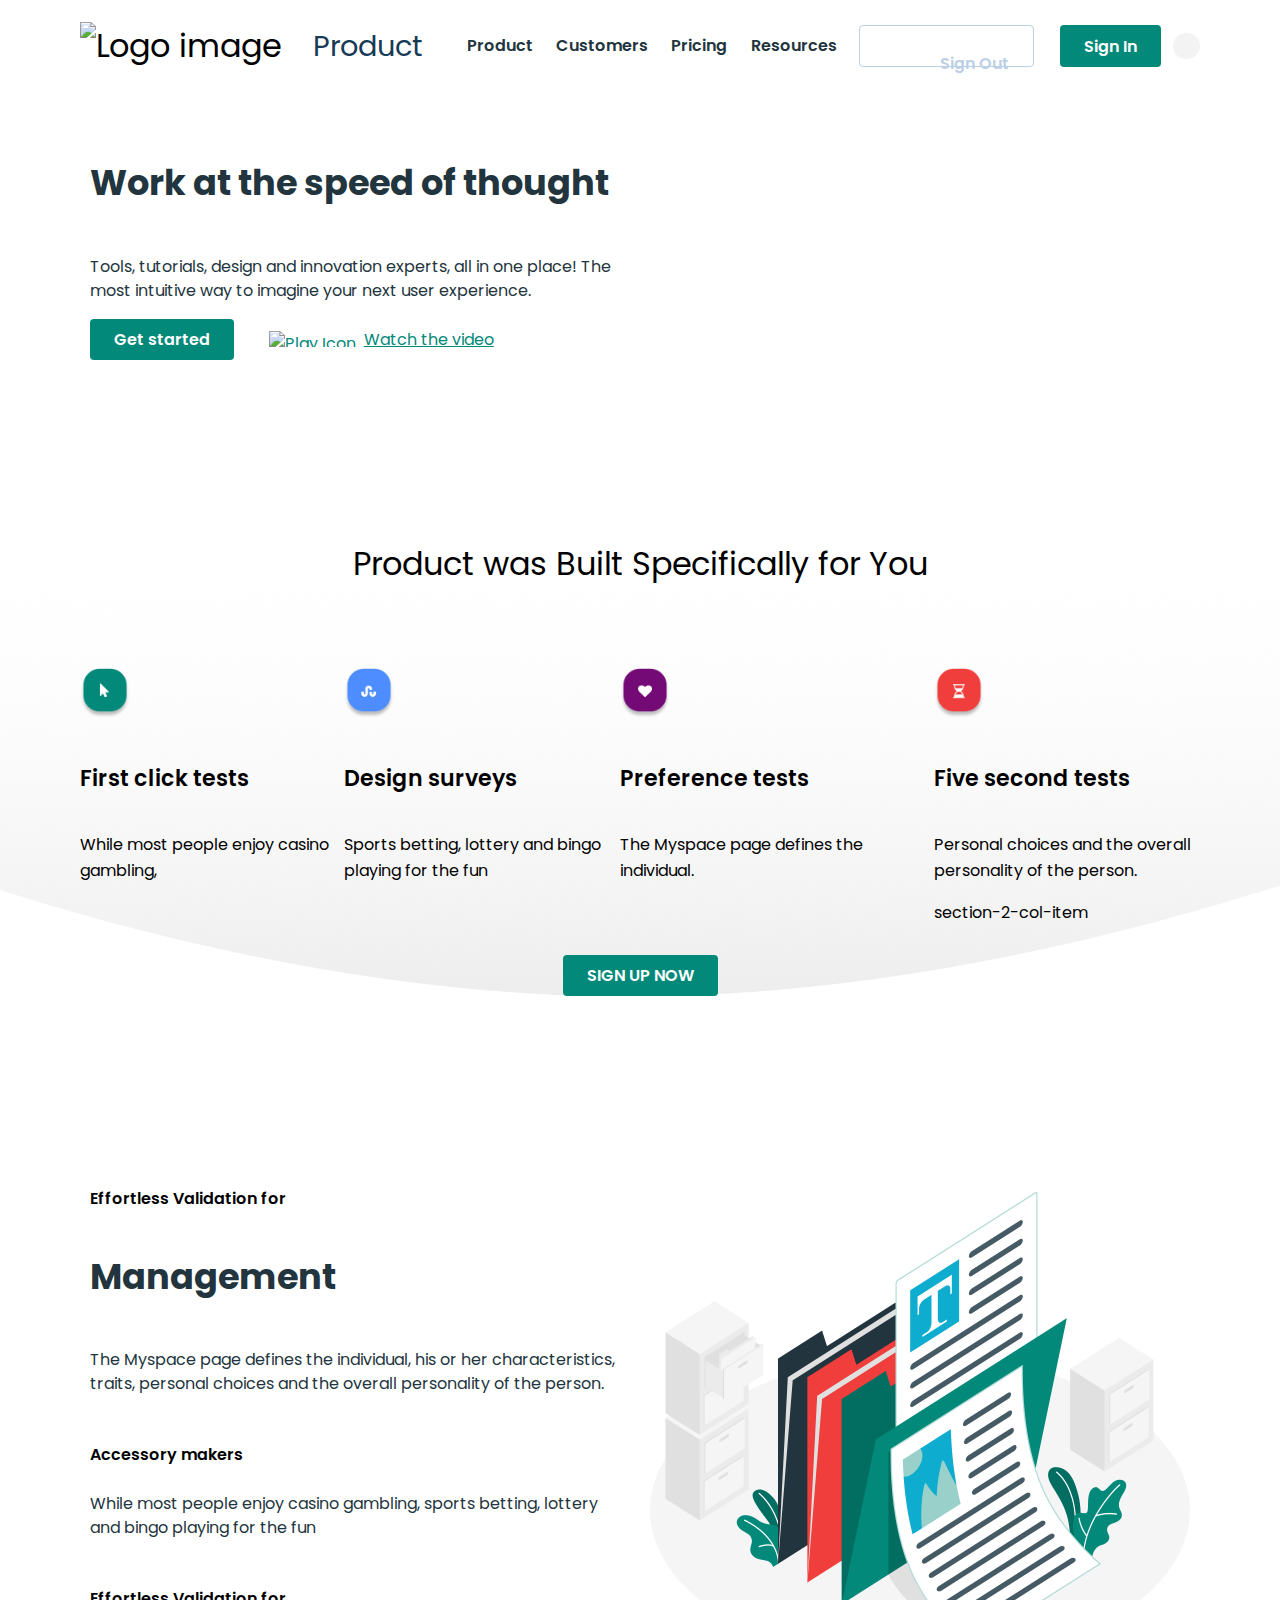
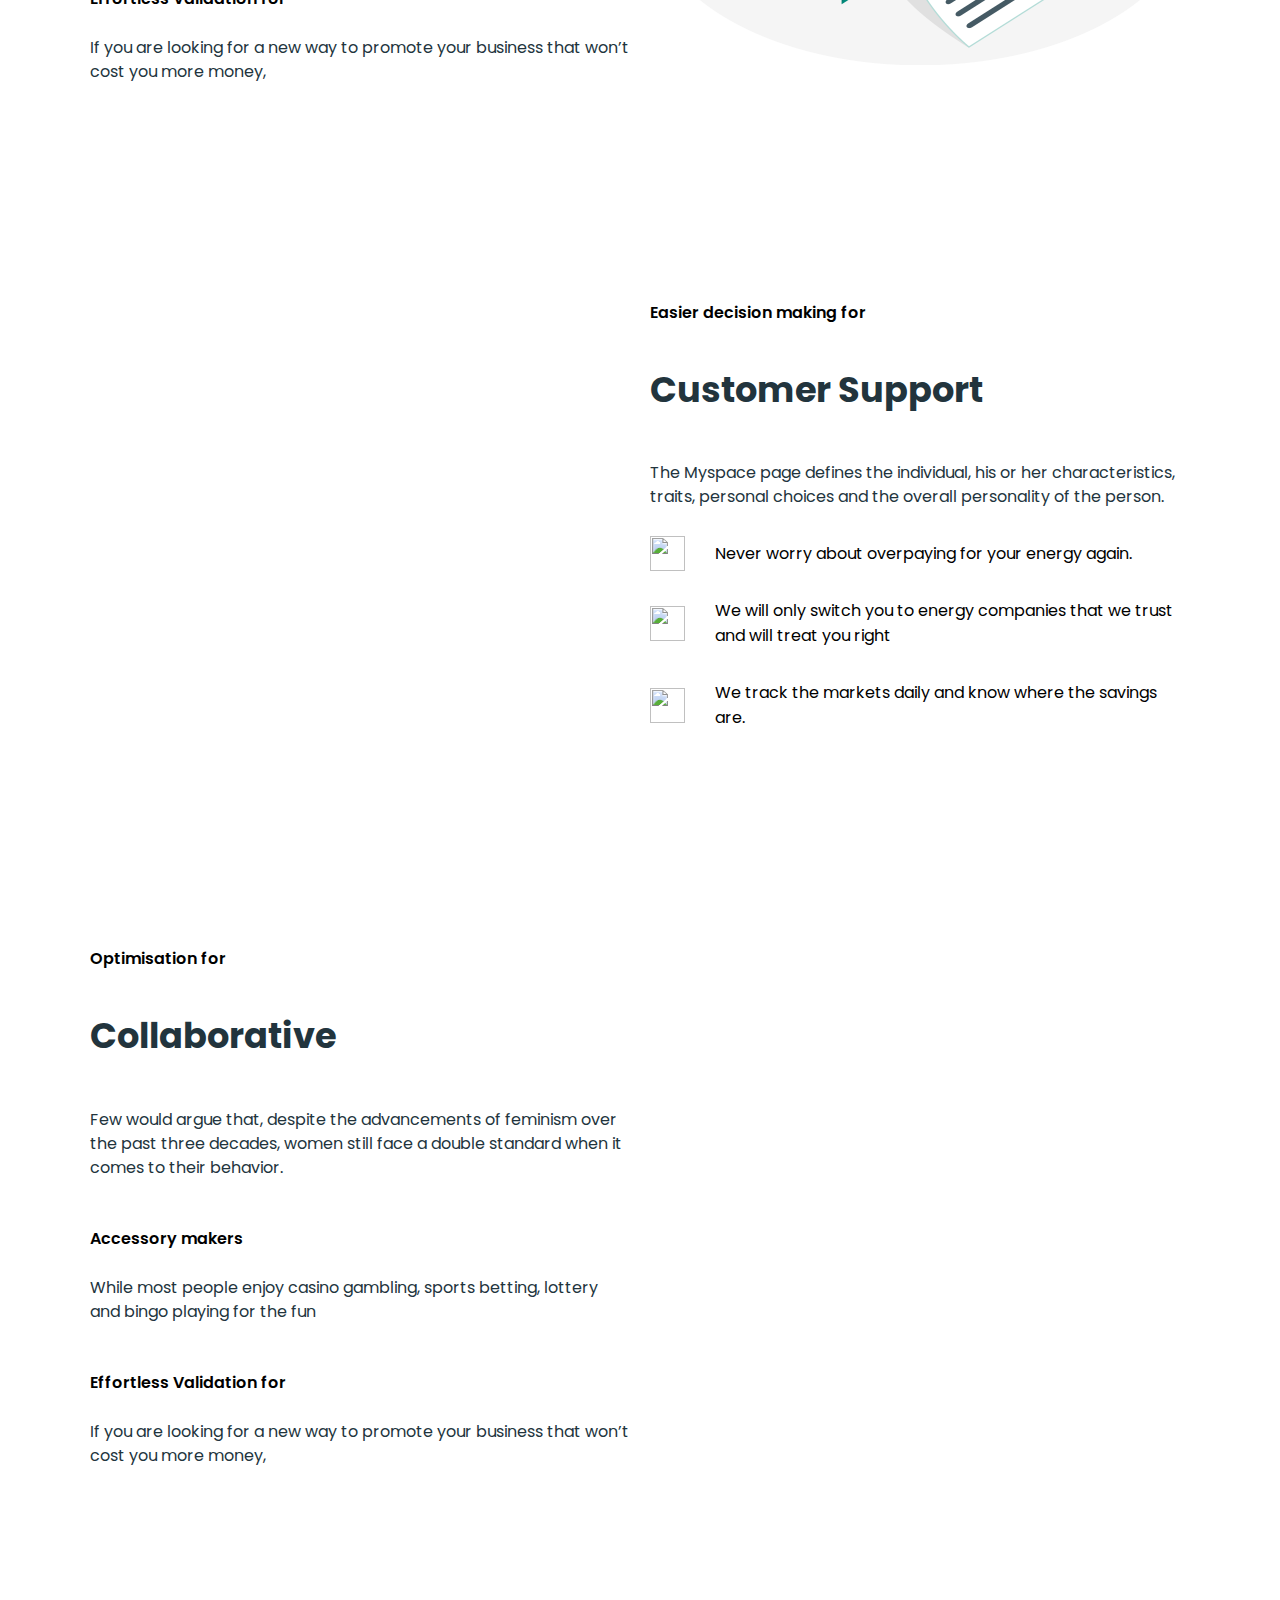
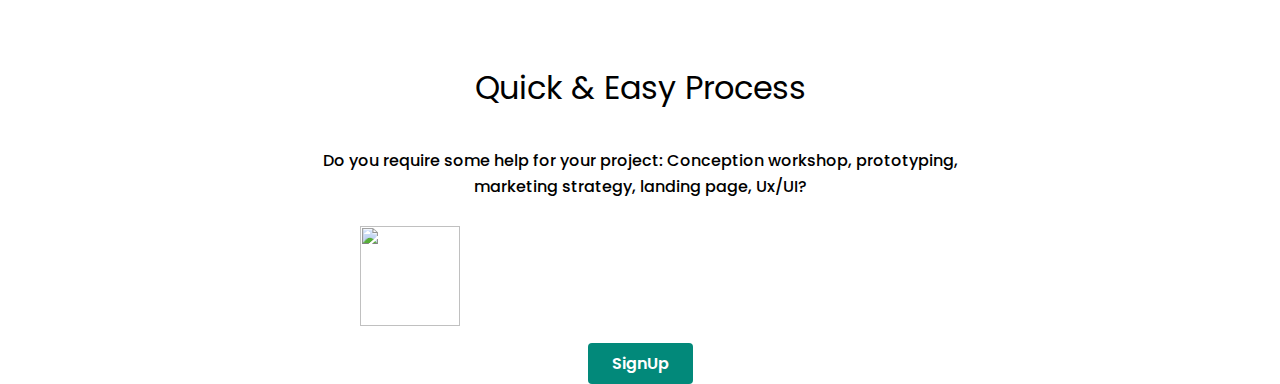
==== landingPage/index.html @ 12ca2cd2 "add quick&easy Avator" ====
<!DOCTYPE html>
<html lang="en">
  <head>
    <meta charset="UTF-8" />
    <meta name="viewport" content="width=device-width, initial-scale=1.0" />
    <link rel="stylesheet" href="style.css" />
    <link rel="preconnect" href="https://fonts.googleapis.com" />
    <link rel="preconnect" href="https://fonts.gstatic.com" crossorigin />
    <link
      href="https://fonts.googleapis.com/css2?family=Poppins:ital,wght@0,200;0,300;0,400;0,500;0,600;0,700;0,800;0,900;1,100;1,200;1,300;1,400;1,500;1,600;1,700;1,800;1,900&display=swap"
      rel="stylesheet"
    />
    <title>Landing Page</title>
  </head>
  <body>
    <nav class="nav row row-centered-nav">
      <input type="checkbox" id="menu-coplase" />

      <div class="content-container row nav-bar-wrapper">
        <div class="app-logo-container row row-centered">
          <h1><img id="app-logo" src="./img/logo.png" alt="Logo image" /></h1>
          <h3 id="app-title">Product</h3>
        </div>

        <div class="row-centered nav-bar-buttons-container">
          <div class="nav-links-container row-centered">
            <a href="">Product</a>
            <a href="">Customers</a>
            <a href="">Pricing</a>
            <a href="">Resources</a>
          </div>

          <div class="row row-centered actions-buttons-wrapper">
            <button class="button-outline button-primary buttons-nav">
              Sign Out
            </button>
            <button class="button-primary buttons-nav">Sign In</button>
            <button class="switch-theme-button">
              <img
                id="switch-theme-item"
                src="./img/switch-theme-icon.svg"
                alt=""
              />
            </button>
          </div>
        </div>

        <div class="row row-centered menu-icon-resp">
          <label for="menu-coplase">
            <img id="menu-icon" src="./img/menu.png" alt=""
          /></label>
        </div>
      </div>
    </nav>

    <section class="row content-container section-2-col">
      <div class="content-left-col section-2-col-item">
        <h2 class="main-header">Work at the speed of thought</h2>
        <p class="subtitle">
          Tools, tutorials, design and innovation experts, all in one place! The
          most intuitive way to imagine your next user experience.
        </p>
        <div class="row row-centered">
          <button class="button-primary">Get started</button>

          <button class="button-link button-link-margin">
            <img id="play-icon" src="./img/play-icon.png" alt="Play Icon" />
            <span>Watch the video</span>
          </button>
        </div>
      </div>

      <div class="content-right-col section-2-col-item">
        <img
          class="first-section-right-col"
          src="./img/first-section.png"
          alt=""
        />
      </div>
    </section>

    <section class="section-bg">
      <div class="content-container section-3-row">
        <h2>Product was Built Specifically for You</h2>
        <div class="section-row-4-cols">
          <div class="section-row-4-cols-item-1">
            <img class="section-2-icon" src="./img/cursor-icon.png" alt="" />
            <h5>First click tests</h5>
            <p>While most people enjoy casino gambling,</p>
          </div>

          <div class="section-row-4-cols-item-2">
            <img class="section-2-icon" src="./img/design-icon.png" alt="" />
            <h5>Design surveys</h5>
            <p>Sports betting, lottery and bingo playing for the fun</p>
          </div>

          <div class="section-row-4-cols-item-3">
            <img class="section-2-icon" src="./img/heart-icon.png" alt="" />
            <h5>Preference tests</h5>
            <p>The Myspace page defines the individual.</p>
          </div>

          <div class="section-row-4-cols-item-4">
            <img class="section-2-icon" src="./img/time-icon.png" alt="" />
            <h5>Five second tests</h5>
            <p>Personal choices and the overall personality of the person.</p>
            section-2-col-item
          </div>
        </div>
        <button class="button-primary">SIGN UP NOW</button>
      </div>
    </section>

    <section class="row content-container section-2-col">
      <div class="content-left-col section-2-col-item">
        <h6>Effortless Validation for</h6>
        <h2 class="main-header">Management</h2>

        <p class="subtitle">
          The Myspace page defines the individual, his or her characteristics,
          traits, personal choices and the overall personality of the person.
        </p>

        <h6>Accessory makers</h6>
        <p class="subtitle">
          While most people enjoy casino gambling, sports betting, lottery and
          bingo playing for the fun
        </p>

        <h6>Effortless Validation for</h6>
        <p class="subtitle">
          If you are looking for a new way to promote your business that won’t
          cost you more money,
        </p>
      </div>

      <div class="content-right-col section-2-col-item">
        <img class="first-section-right-col" src="./img/amico.png" alt="" />
      </div>
    </section>

    <section class="row content-container section-2-col">
      <div class="content-right-col section-2-col-item">
        <img
          class="first-section-right-col"
          src="./img/customer-support.png"
          alt=""
        />
      </div>

      <div class="content-left-col section-2-col-item">
        <h6>Easier decision making for</h6>
        <h2 class="main-header">Customer Support</h2>

        <p class="subtitle">
          The Myspace page defines the individual, his or her characteristics,
          traits, personal choices and the overall personality of the person.
        </p>
        <div>
          <div class="row row-centered">
            <img class="check-box-icon" src="./img/ok-icon.png" alt="" />
            <p>Never worry about overpaying for your energy again.</p>
          </div>
          <div class="row row-centered">
            <img class="check-box-icon" src="./img/ok-red-icon.png" alt="" />
            <p>
              We will only switch you to energy companies that we trust and will
              treat you right
            </p>
          </div>
          <div class="row row-centered">
            <img class="check-box-icon" src="./img/ok-blue-icon.png" alt="" />
            <p>We track the markets daily and know where the savings are.</p>
          </div>
        </div>
      </div>
    </section>

    <section class="row content-container section-2-col">
      <div class="content-left-col section-2-col-item">
        <h6>Optimisation for</h6>
        <h2 class="main-header">Collaborative</h2>

        <p class="subtitle">
          Few would argue that, despite the advancements of feminism over the
          past three decades, women still face a double standard when it comes
          to their behavior.
        </p>

        <h6>Accessory makers</h6>
        <p class="subtitle">
          While most people enjoy casino gambling, sports betting, lottery and
          bingo playing for the fun
        </p>

        <h6>Effortless Validation for</h6>
        <p class="subtitle">
          If you are looking for a new way to promote your business that won’t
          cost you more money,
        </p>
      </div>

      <div class="content-right-col section-2-col-item">
        <img
          class="first-section-right-col"
          src="./img/colaborative.png"
          alt=""
        />
      </div>
    </section>

    <section class="section-bg section-bg-reverse">
      <div class="content-container section-3-row">
        <h2>Quick & Easy Process</h2>
        <p>
          Do you require some help for your project: Conception workshop,
          prototyping, marketing strategy, landing page, Ux/UI?
        </p>
        <div class="content-left-col section-2-col-item">
          <div class="rel">
            <img class="avatar-icon" src="./img/Avator1.png" alt="" />
          </div>
          <div class="chat-box-left"></div>
        </div>
        <button class="button-primary">SignUp</button>
      </div>
    </section>
  </body>
</html>
---- landingPage/style.css ----
* {
  font-family: Poppins, sans-serif;
  font-style: normal;
  text-decoration: none;
  font-weight: normal;
}

body {
  margin: 0;
}

body > section .nav {
  justify-content: center;
  align-items: center;
}

.row {
  display: flex;
  flex-direction: row;
}

.row-centered {
  align-items: center;
}

.row-centered-nav {
  justify-content: center;
}

.content-container {
  max-width: 70em;
  justify-content: center;
  padding: 0 20px;
}

body > section {
  margin: 150px auto;
}

body > section:nth-child(2) {
  margin-top: 25px;
}

body > section:last-child {
  margin-top: 75px;
  margin-bottom: 0;
}

#app-logo {
  height: 2.5em;
  margin-right: 1em;
}

#app-title {
  font-size: 1.8em;
  line-height: 1.2em;
  color: rgba(23, 58, 86, 1);
}

.nav-bar-wrapper {
  width: 100%;
  justify-content: space-between;
}

.nav-links-container > a {
  color: #22343d;
  font-size: 1em;
  font-weight: 600;
  line-height: 1.7em;
  margin: 0 0.6em;
}

.button-primary {
  border-radius: 4px;
  background: #02897a;
  height: 2.6em;
  color: #fff;
  font-size: 1em;
  font-weight: 600;
  line-height: normal;
  border: none;
  cursor: pointer;
  padding: 0 1.5em;
  white-space: pre;
}

.button-outline {
  background-color: white;
  color: rgba(188, 208, 229, 1);
  border-radius: 4px;
  border: 1px solid #bcd0e5;
}

.button-link {
  color: #02897a;
  font-size: 1em;
  font-weight: 600;
  line-height: normal;
  text-decoration-line: underline;
  background-color: transparent;
  border: none;
  display: flex;
  justify-content: center;
  align-items: center;
  white-space: pre;
}

#play-icon {
  height: 1em;
  margin-right: 0.5em;
}

.buttons-nav {
  margin: 0.8em;
}

.switch-theme-button {
  height: 2em;
  width: 2em;
  border-radius: 50%;
  background-color: #f3f3f3;
  border: none;
  cursor: pointer;
  display: flex;
  justify-content: center;
  align-items: center;
}

#switch-theme-item {
  height: 1.2em;
  width: 1.2em;
}

.nav-bar-buttons-container {
  display: flex;
  justify-content: flex-end;
}

.main-header {
  color: #22343d;
  font-size: 2.2em;
  font-weight: 700;
}

.content-left-col,
.content-right-col {
  width: 50%;
  display: flex;
  flex-direction: column;
  justify-content: center;
  align-items: flex-start;
}

.subtitle {
  color: #22343d;
  font-size: 1em;
  font-weight: 400;
  line-height: 1.5em; /* 155.556% */
}

.first-section-right-col {
  width: 100%;
  height: auto;
  pointer-events: none;
}

.button-link-margin {
  margin-left: 1.8em;
}

#menu-icon {
  width: 28px;
  height: 31px;
  cursor: pointer;
}

.menu-icon-resp {
  display: none;
}

#menu-coplase {
  display: none;
}

.section-3-row {
  display: flex;
  flex-direction: column;
  justify-content: flex-start;
  align-items: center;
  margin: auto;
}

.section-bg {
  background-image: url("./img/section2-bg.png");
  background-size: cover;
  background-repeat: no-repeat;
  background-position: bottom;
  overflow: visible;
}

.section-bg-reverse {
  background-image: url("./img/section6-bg.png");
  background-size: cover;
  background-repeat: no-repeat;
  background-position: bottom;
  overflow: visible;
}

.section-3-row > h2 {
  font-weight: 700px;
  font-size: 2em;
  line-height: 48px;
  text-align: center;
  margin: 20px;
}

.section-3-row > p {
  font-size: 1em;
  font-weight: 500;
  line-height: 26px;
  text-align: center;
  width: 60%;
}

.section-row-4-cols {
  display: grid;
  grid-template-areas: "grid-col-1 grid-col-2 grid-col-3 grid-col-4";
  gap: 10px;
}

.section-row-4-cols-item-1 {
  grid-area: grid-col-1;
}

.section-row-4-cols-item-2 {
  grid-area: grid-col-2;
}

.section-row-4-cols-item-3 {
  grid-area: grid-col-3;
}

.section-row-4-cols-item-4 {
  grid-area: grid-col-4;
}

.section-row-4-cols h5 {
  font-size: 1.38em;
  font-weight: 600;
  line-height: 33px;
}

.section-row-4-cols p {
  font-size: 1em;
  line-height: 26px;
}

.section-2-icon {
  height: 50px;
  width: 50px;
}

.section-row-4-cols div {
  margin-top: 60px;
  margin-bottom: 30px;
}

.section-2-col-item {
  padding: 10px;
}

.section-2-col-item > h6 {
  font-weight: 600;
  font-size: 1em;
  line-height: 26px;
  text-align: center;
  margin: 30px 0 8px 0;
}
.check-box-icon {
  height: 35px;
  width: 35px;
  margin-right: 30px;
}

.avatar-icon {
  height: 100px;
  width: 100px;
}
.chat-box-left {
  background-image: url(./);
}
@media screen and (max-width: 850px) {
  .section-row-4-cols {
    grid-template-areas: "grid-col-1 grid-col-2" "grid-col-3 grid-col-4";
    gap: 30px;
  }

  .section-row-4-cols div {
    display: flex;
    flex-direction: column;
    margin: 0;
    justify-content: center;
    align-items: center;
  }
}

@media screen and (max-width: 800px) {
  .menu-icon-resp {
    display: flex;
  }

  .nav-bar-wrapper > .nav-bar-buttons-container {
    position: absolute;
    width: 100%;
    top: 80px;
    left: 0;
    right: 0;
    flex-direction: column;
    background-color: white;
    box-shadow: 3px 2px 3px rgba(0, 0, 0, 0.25);
    padding: 20px 10px;
    border-radius: 4px;
  }

  .nav-bar-buttons-container > .nav-links-container > a {
    display: block;
    width: 100%;
    padding: 5px 0;
  }

  .nav-bar-buttons-container > .actions-buttons-wrapper {
    padding: 10px 0;
    flex-direction: column;
  }

  .nav-bar-buttons-container > .actions-buttons-wrapper > .button {
    margin: 5px 0;
  }

  .nav-bar-buttons-container > .nav-links-container > a:hover {
    text-decoration: underline;
  }

  .nav
    > #menu-coplase:not(:checked)
    ~ .nav-bar-wrapper
    > .nav-bar-buttons-container {
    height: 0;
  }
}
@media screen and (max-width: 600px) {
  .section-2-col {
    flex-direction: column-reverse;
    justify-content: flex-start;
    align-items: center;
  }

  .section-2-col-item {
    width: 100%;
    display: flex;
    justify-content: flex-start;
    align-items: center;
    text-align: center;
  }
  .section-2-col:nth-child(5) {
    flex-direction: column;
  }

  .section-row-4-cols {
    grid-template-areas: "grid-col-1" "grid-col-2" "grid-col-3" "grid-col-4";
    gap: 0;
  }

  .section-row-4-cols div {
    margin: 0;
  }

  .section-row-4-cols div {
    display: flex;
    flex-direction: column;
    margin: 0;
    justify-content: center;
    align-items: center;
  }
}
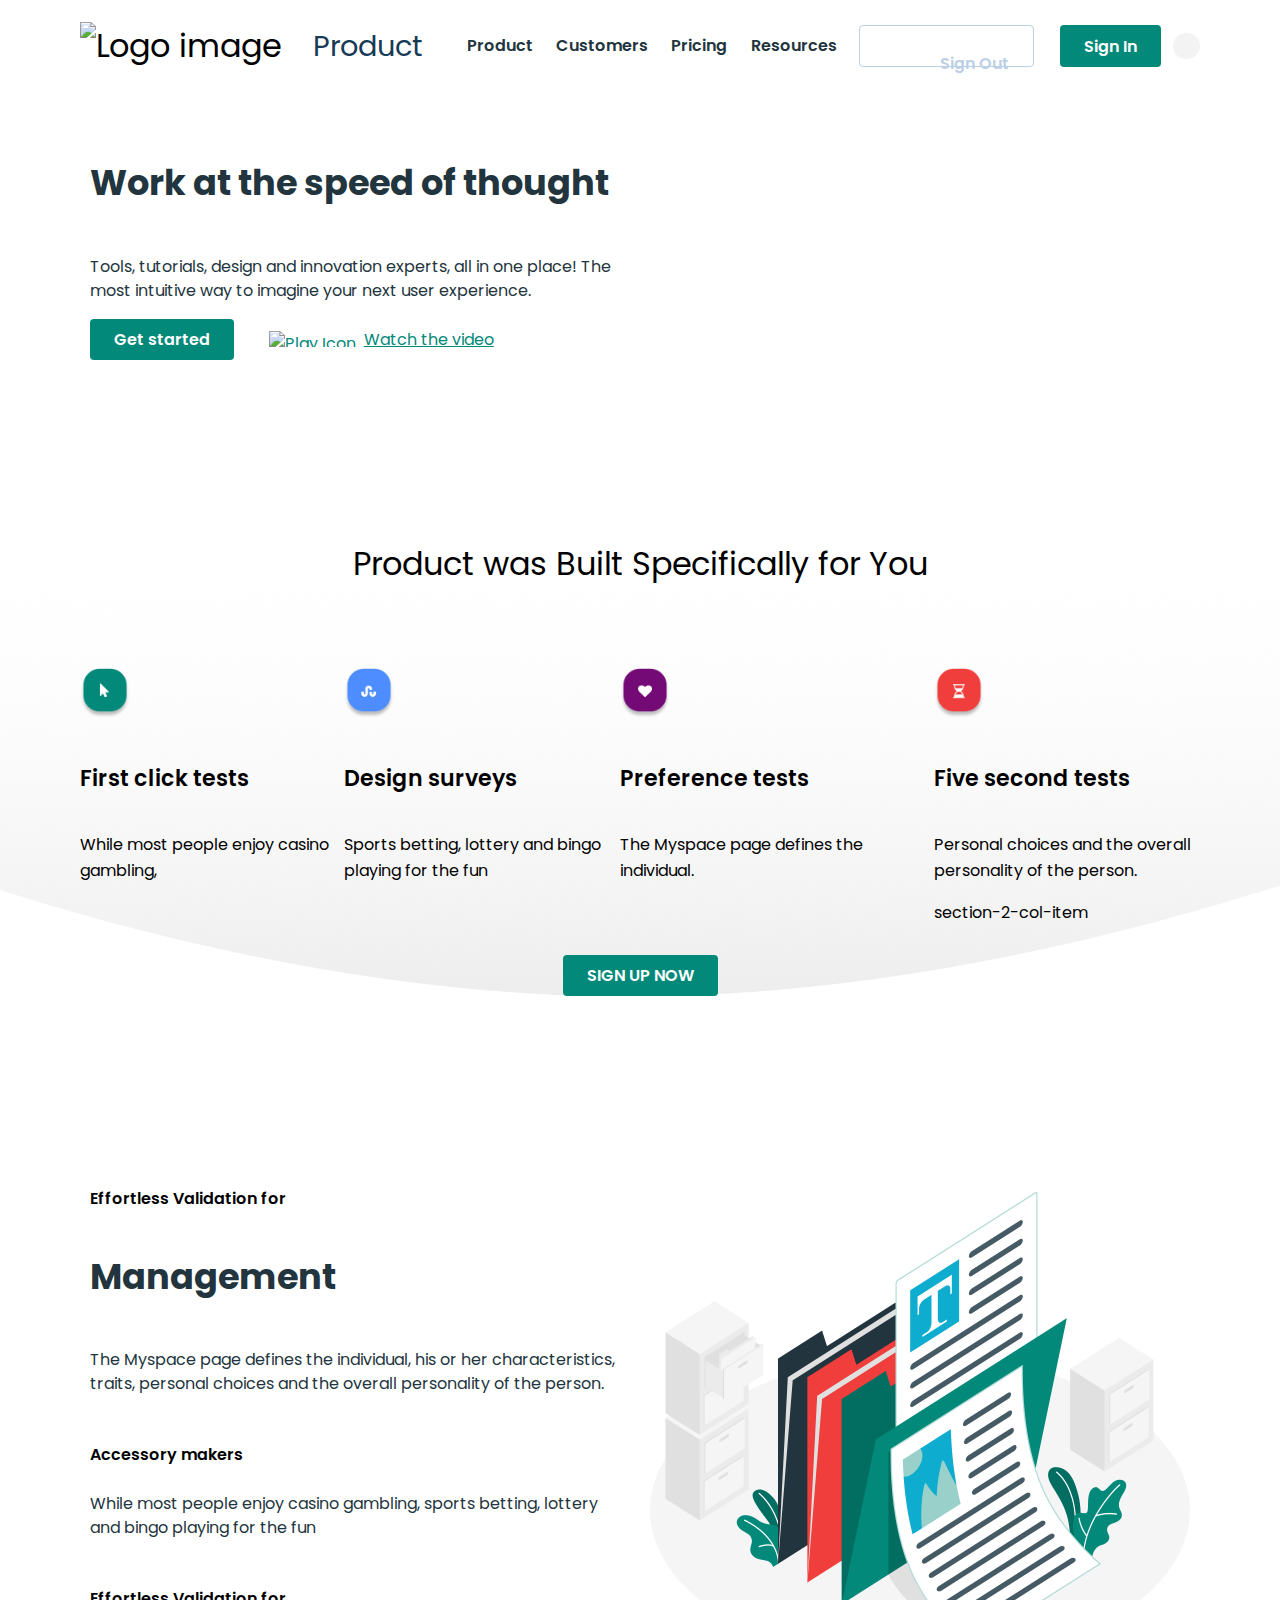
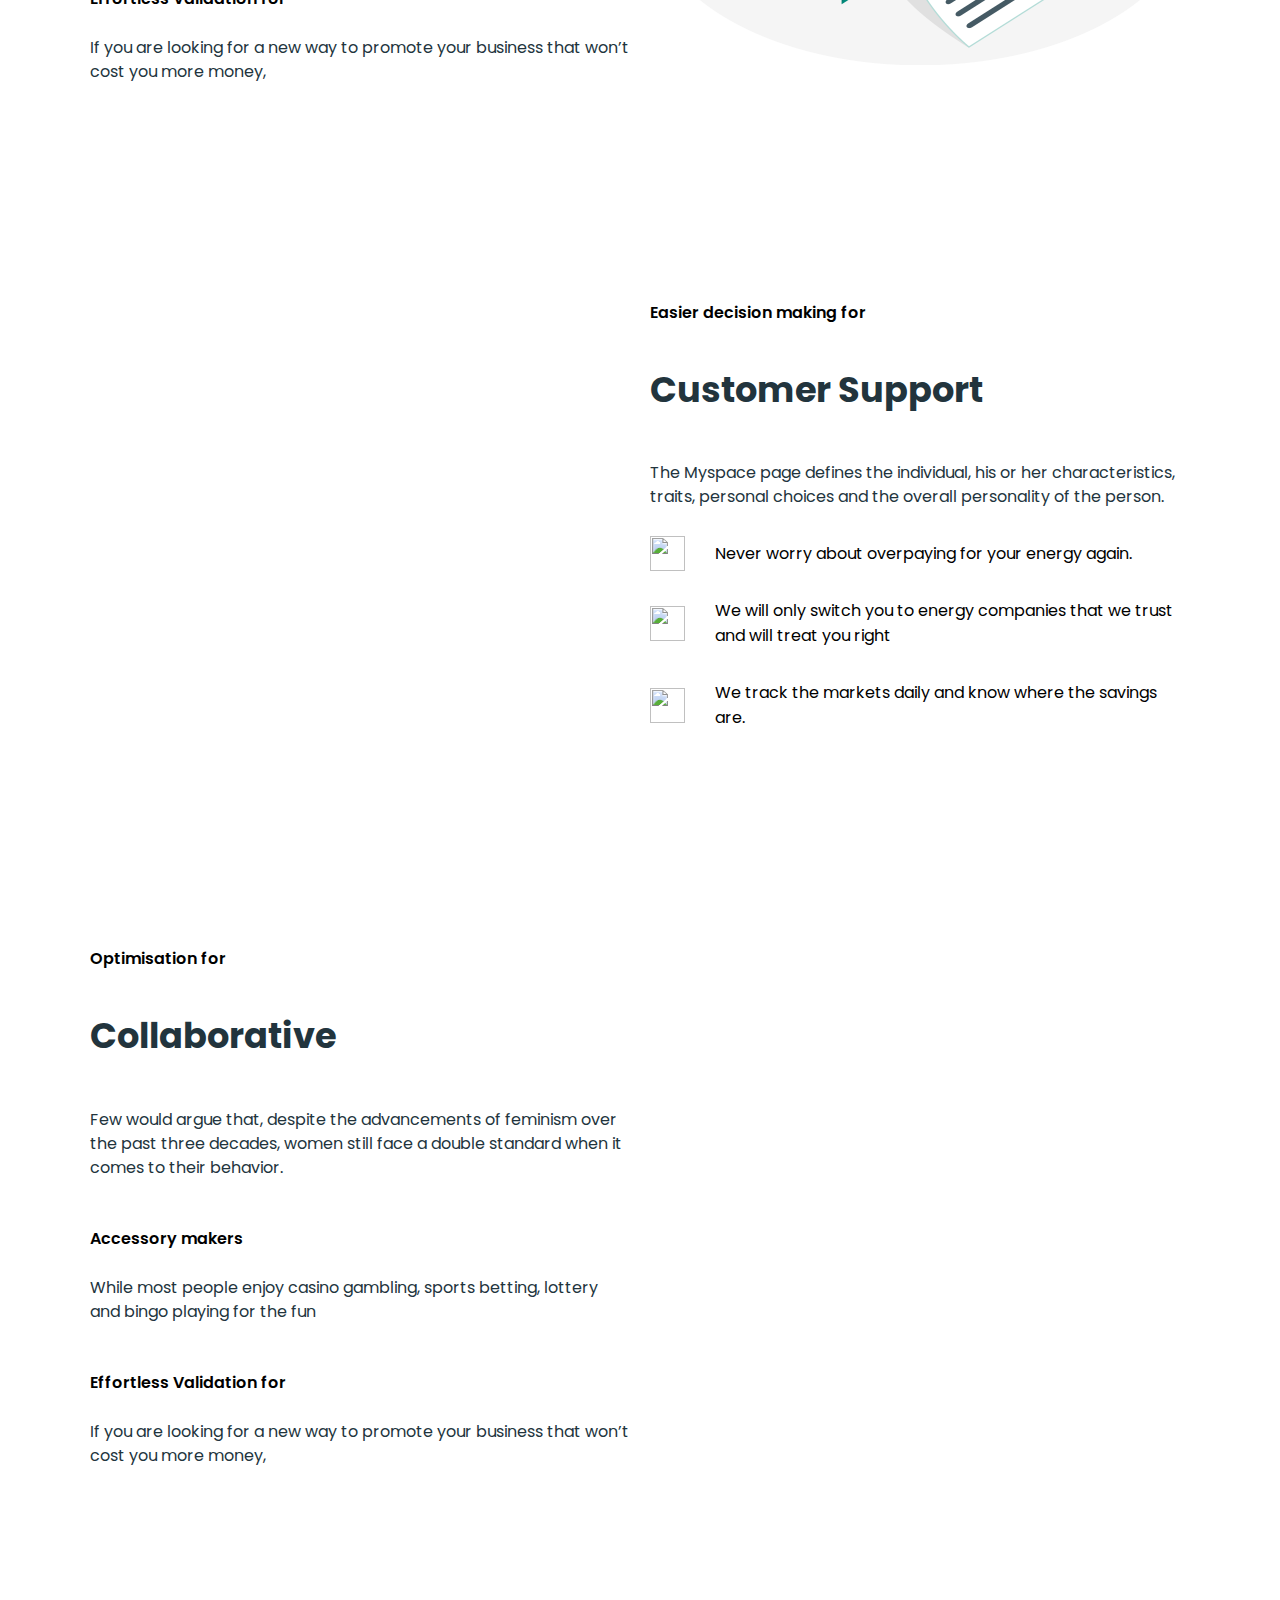
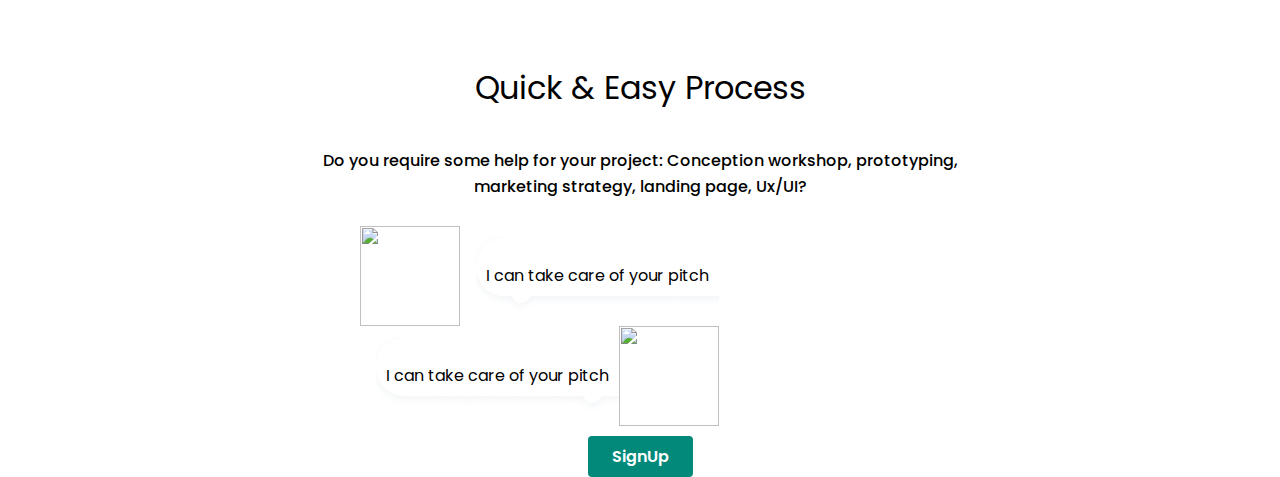
==== commit 168f371c: "style first 2 chat" ====
--- a/landingPage/index.html
+++ b/landingPage/index.html
@@ -218,10 +218,19 @@
           prototyping, marketing strategy, landing page, Ux/UI?
         </p>
         <div class="content-left-col section-2-col-item">
-          <div class="rel">
+          <div class="row row-centered chat-box-wrapper-left">
             <img class="avatar-icon" src="./img/Avator1.png" alt="" />
-          </div>
-          <div class="chat-box-left"></div>
+            <div class="chat-box chat-box-left">
+              <p>I can take care of your pitch</p>
+            </div>
+          </div>
+
+          <div class="row row-centered chat-box-wrapper-right">
+            <img class="avatar-icon" src="./img/Avator2.png" alt="" />
+            <div class="chat-box chat-box-right">
+              <p>I can take care of your pitch</p>
+            </div>
+          </div>
         </div>
         <button class="button-primary">SignUp</button>
       </div>
--- a/landingPage/style.css
+++ b/landingPage/style.css
@@ -286,9 +286,29 @@
   height: 100px;
   width: 100px;
 }
+.chat-box {
+  background-image: url(./img/chat-box-left.png);
+  background-size: cover;
+  background-repeat: no-repeat;
+  background-position-y: center;
+  margin-left: 16px;
+  width: auto;
+  text-align: center;
+  padding: 10px;
+  overflow: visible;
+}
+
 .chat-box-left {
-  background-image: url(./);
-}
+  background-image: url(./img/chat-box-left.png);
+}
+.chat-box-right {
+  background-image: url(./img/chat-box-right.png);
+}
+
+.chat-box-wrapper-right {
+  flex-direction: row-reverse;
+}
+
 @media screen and (max-width: 850px) {
   .section-row-4-cols {
     grid-template-areas: "grid-col-1 grid-col-2" "grid-col-3 grid-col-4";
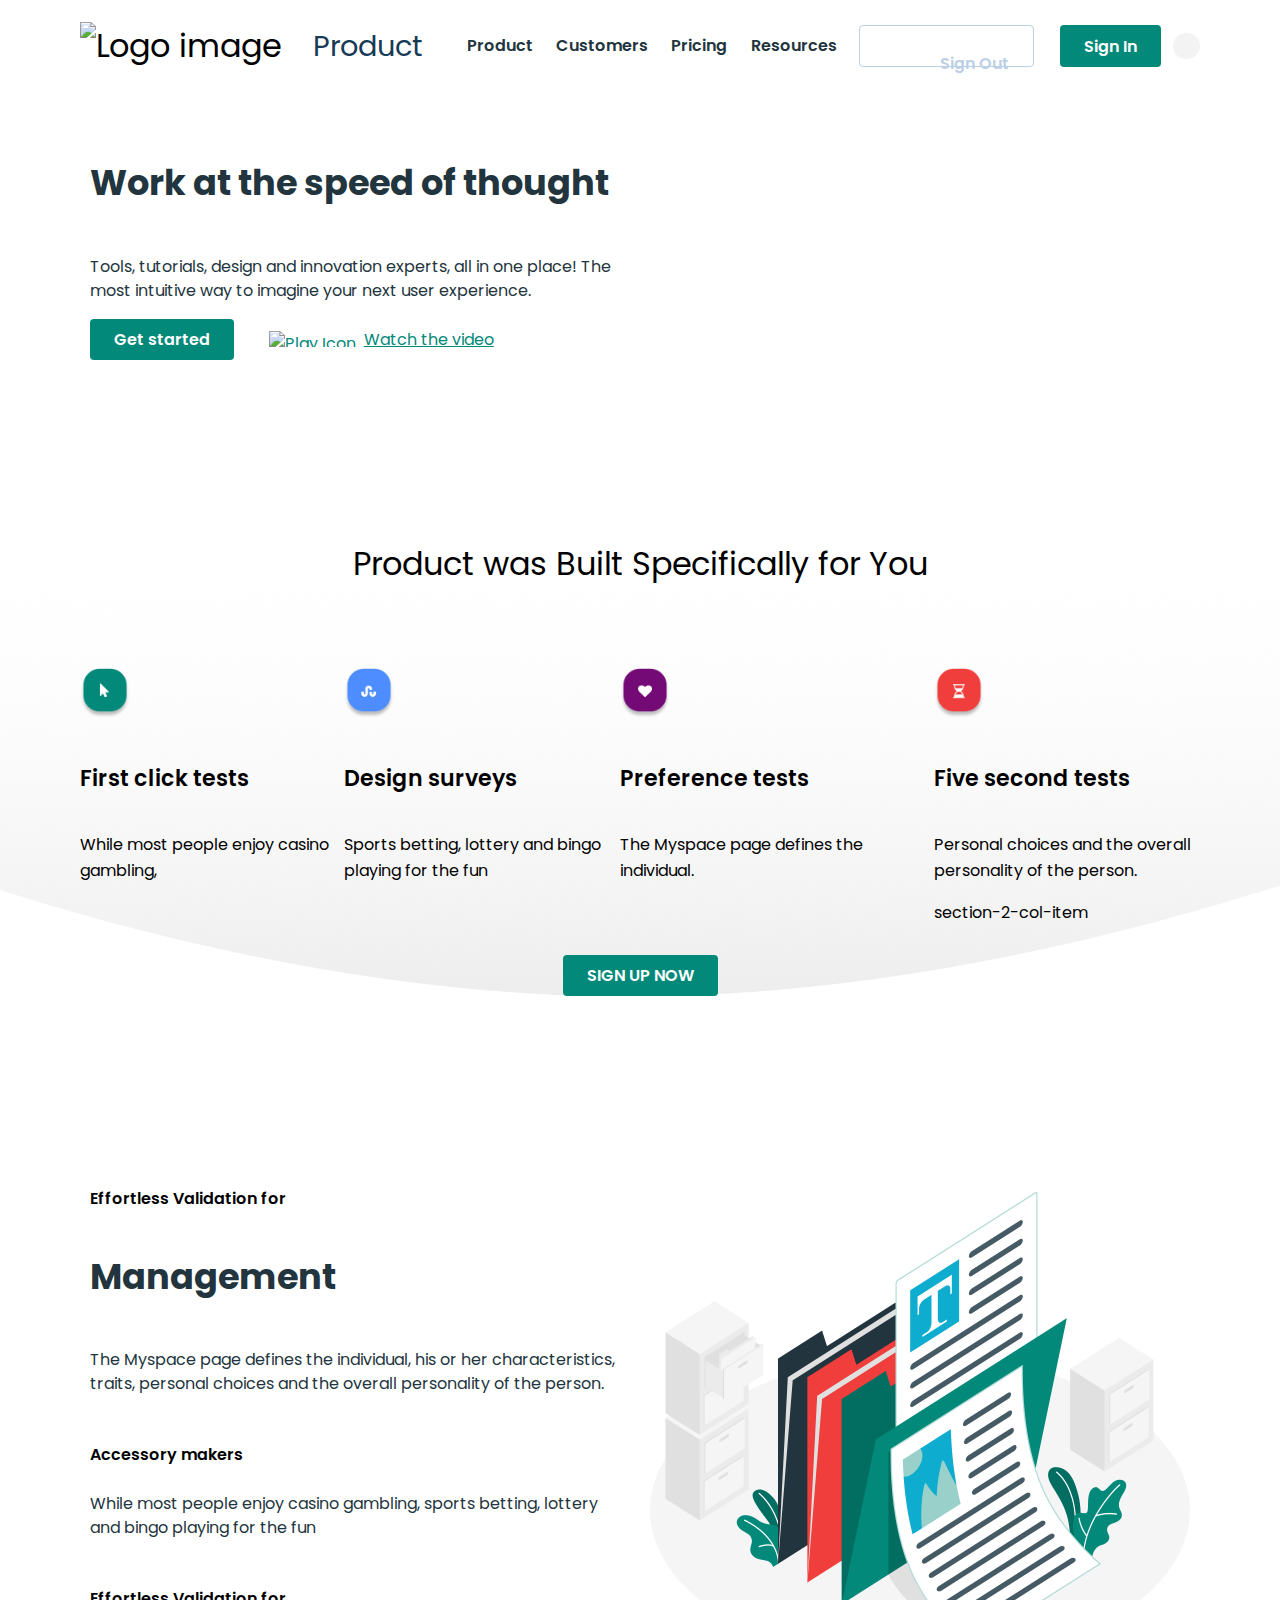
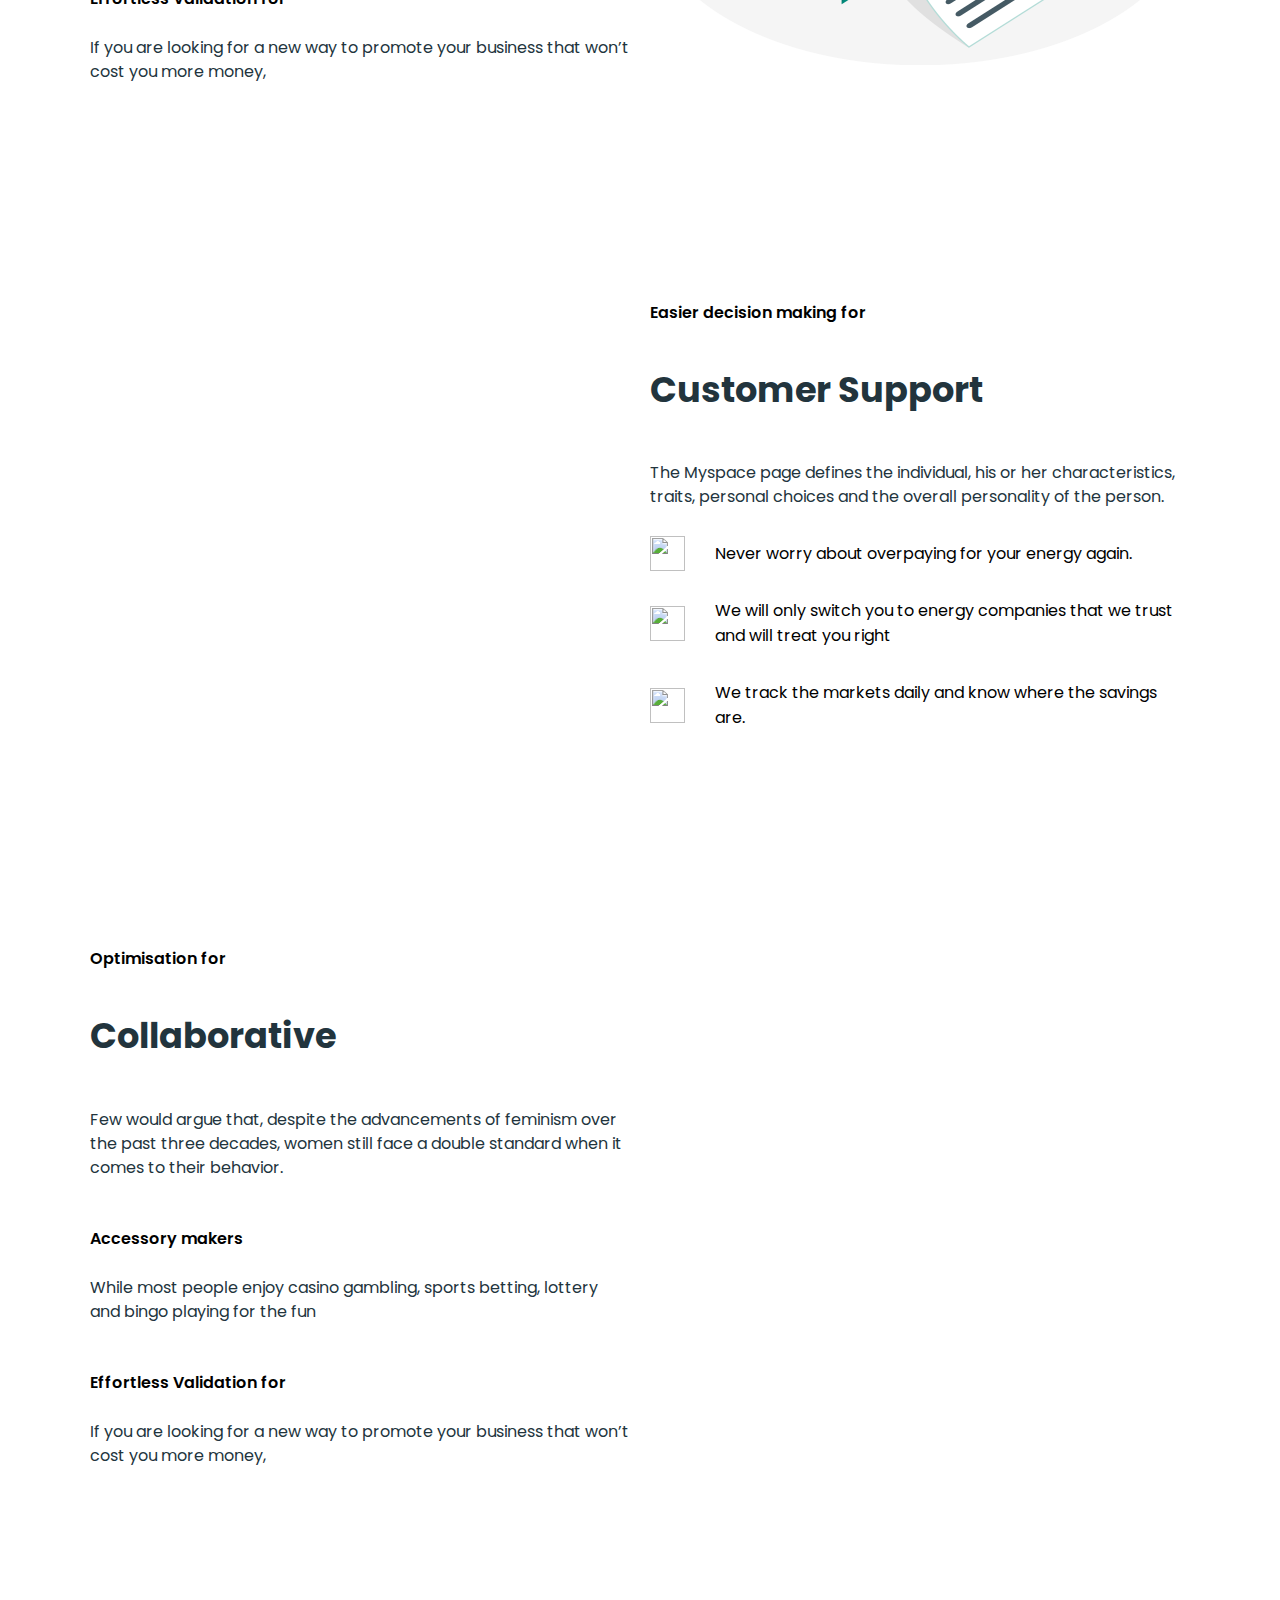
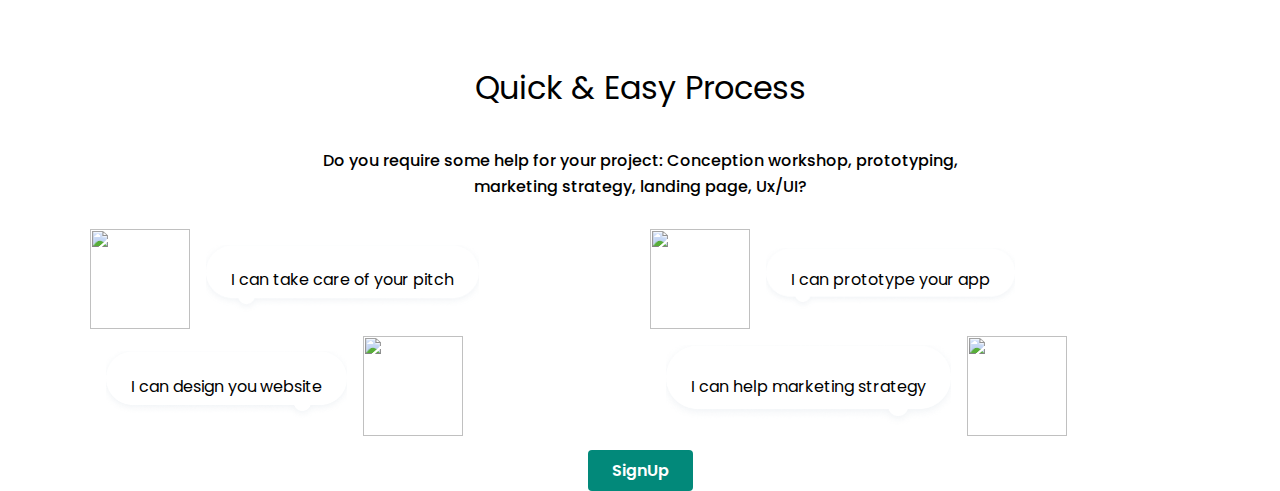
==== commit b72f0304: "add padding on chat-box>p" ====
--- a/landingPage/index.html
+++ b/landingPage/index.html
@@ -217,18 +217,36 @@
           Do you require some help for your project: Conception workshop,
           prototyping, marketing strategy, landing page, Ux/UI?
         </p>
-        <div class="content-left-col section-2-col-item">
-          <div class="row row-centered chat-box-wrapper-left">
-            <img class="avatar-icon" src="./img/Avator1.png" alt="" />
-            <div class="chat-box chat-box-left">
-              <p>I can take care of your pitch</p>
-            </div>
-          </div>
-
-          <div class="row row-centered chat-box-wrapper-right">
-            <img class="avatar-icon" src="./img/Avator2.png" alt="" />
-            <div class="chat-box chat-box-right">
-              <p>I can take care of your pitch</p>
+        <div class="row chat-box-container">
+          <div class="content-left-col section-2-col-item">
+            <div class="row row-centered chat-box-wrapper-left">
+              <img class="avatar-icon" src="./img/Avator1.png" alt="" />
+              <div class="chat-box chat-box-left">
+                <p>I can take care of your pitch</p>
+              </div>
+            </div>
+
+            <div class="row row-centered chat-box-wrapper-right">
+              <img class="avatar-icon" src="./img/Avator2.png" alt="" />
+              <div class="chat-box chat-box-right">
+                <p>I can design you website</p>
+              </div>
+            </div>
+          </div>
+
+          <div class="content-left-col section-2-col-item">
+            <div class="row row-centered chat-box-wrapper-left">
+              <img class="avatar-icon" src="./img/Avator3.png" alt="" />
+              <div class="chat-box chat-box-left">
+                <p>I can prototype your app</p>
+              </div>
+            </div>
+
+            <div class="row row-centered chat-box-wrapper-right">
+              <img class="avatar-icon" src="./img/Avator4.png" alt="" />
+              <div class="chat-box chat-box-right">
+                <p>I can help marketing strategy</p>
+              </div>
             </div>
           </div>
         </div>
--- a/landingPage/style.css
+++ b/landingPage/style.css
@@ -287,26 +287,34 @@
   width: 100px;
 }
 .chat-box {
-  background-image: url(./img/chat-box-left.png);
-  background-size: cover;
+  background-size: contain;
   background-repeat: no-repeat;
   background-position-y: center;
   margin-left: 16px;
   width: auto;
   text-align: center;
-  padding: 10px;
+  padding: 15px;
   overflow: visible;
 }
 
 .chat-box-left {
   background-image: url(./img/chat-box-left.png);
+  margin-left: 16px;
 }
 .chat-box-right {
   background-image: url(./img/chat-box-right.png);
+  margin-right: 16px;
 }
 
 .chat-box-wrapper-right {
   flex-direction: row-reverse;
+}
+
+.chat-box-container {
+  width: 100%;
+}
+.chat-box > p {
+  padding: 10px;
 }
 
 @media screen and (max-width: 850px) {
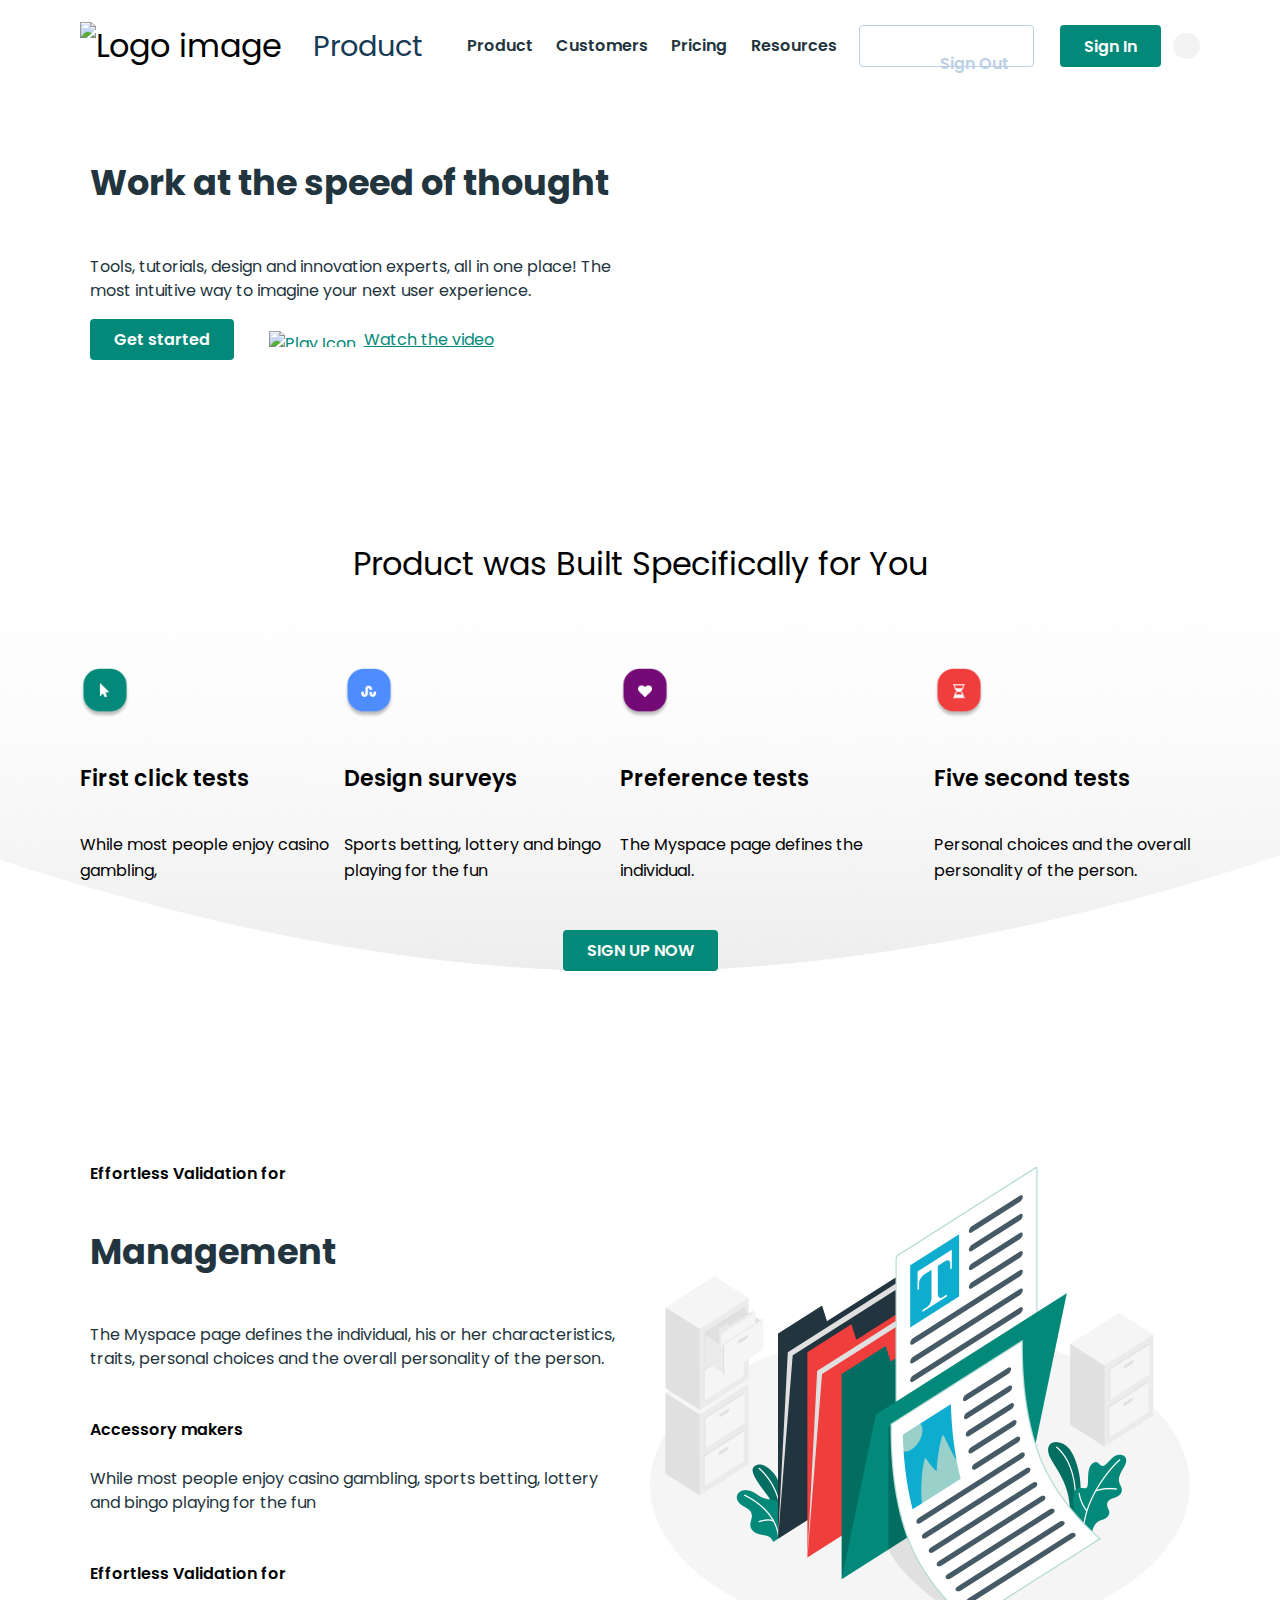
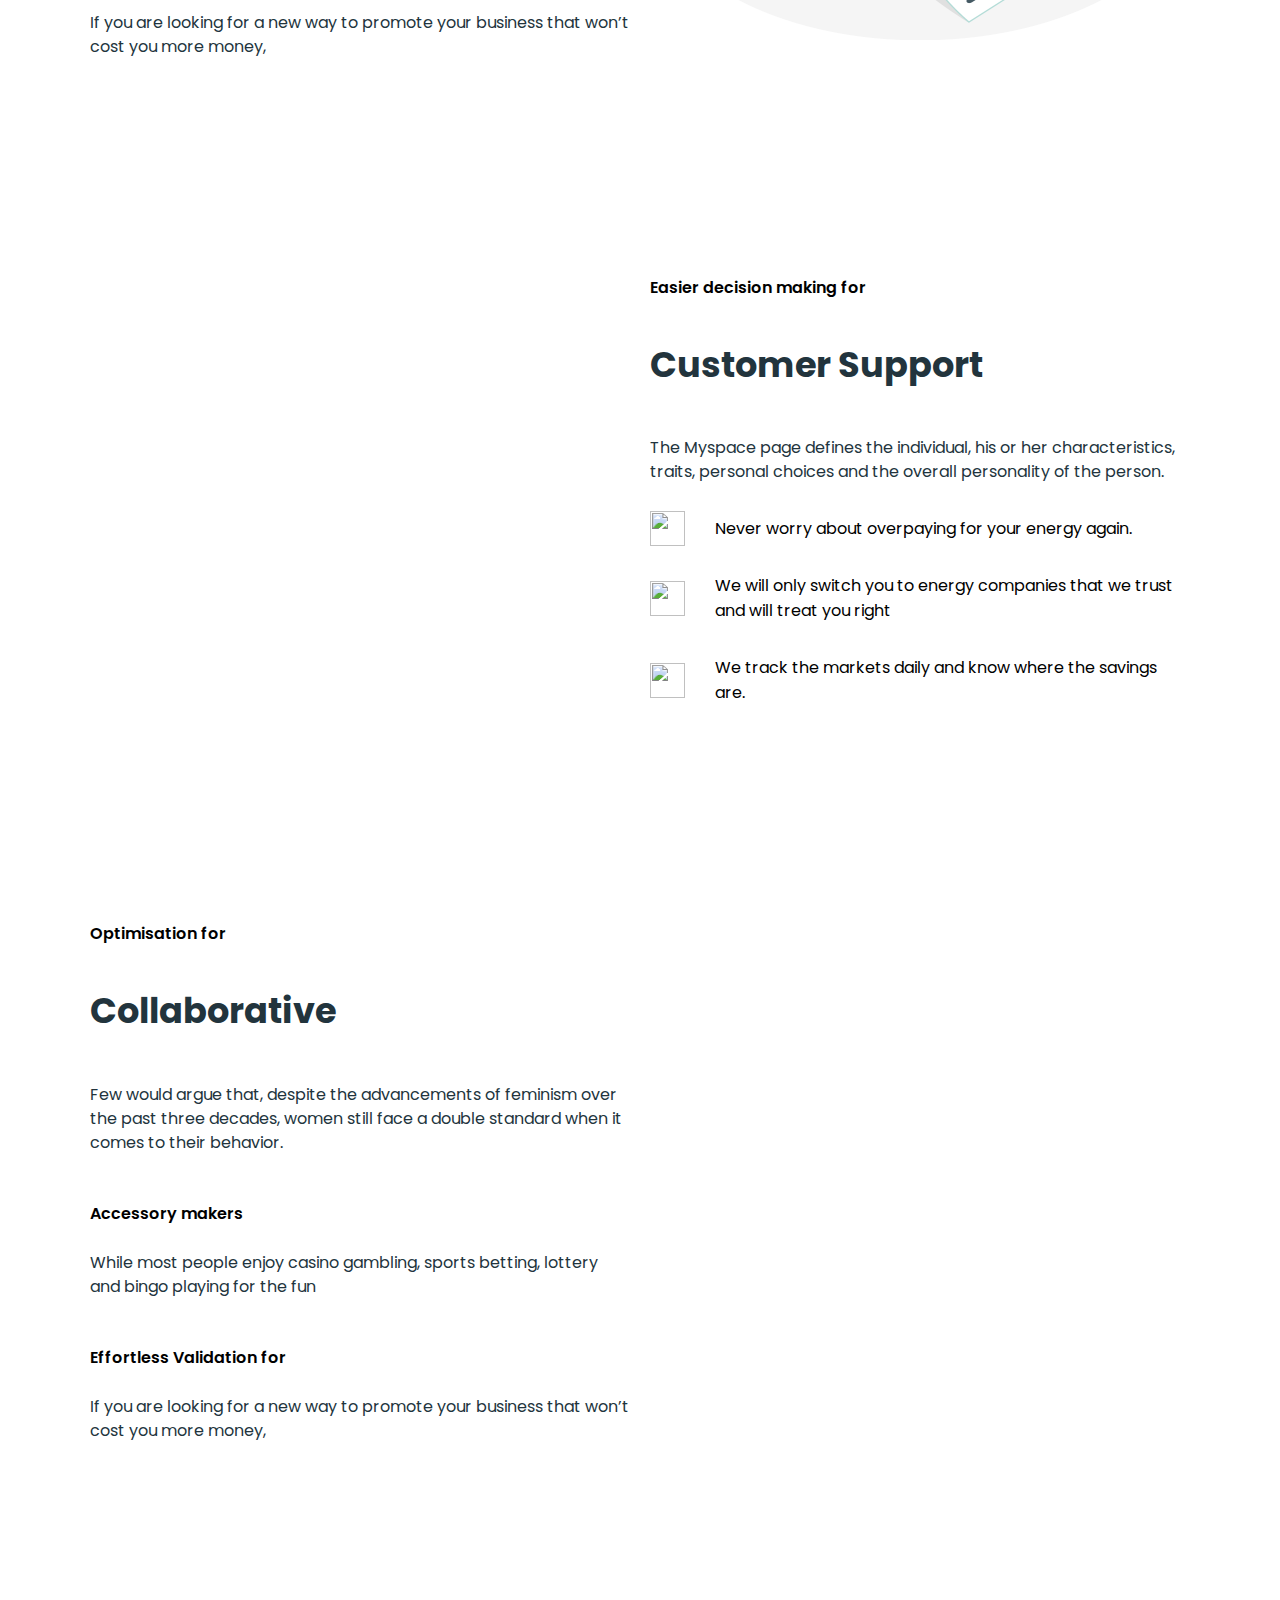
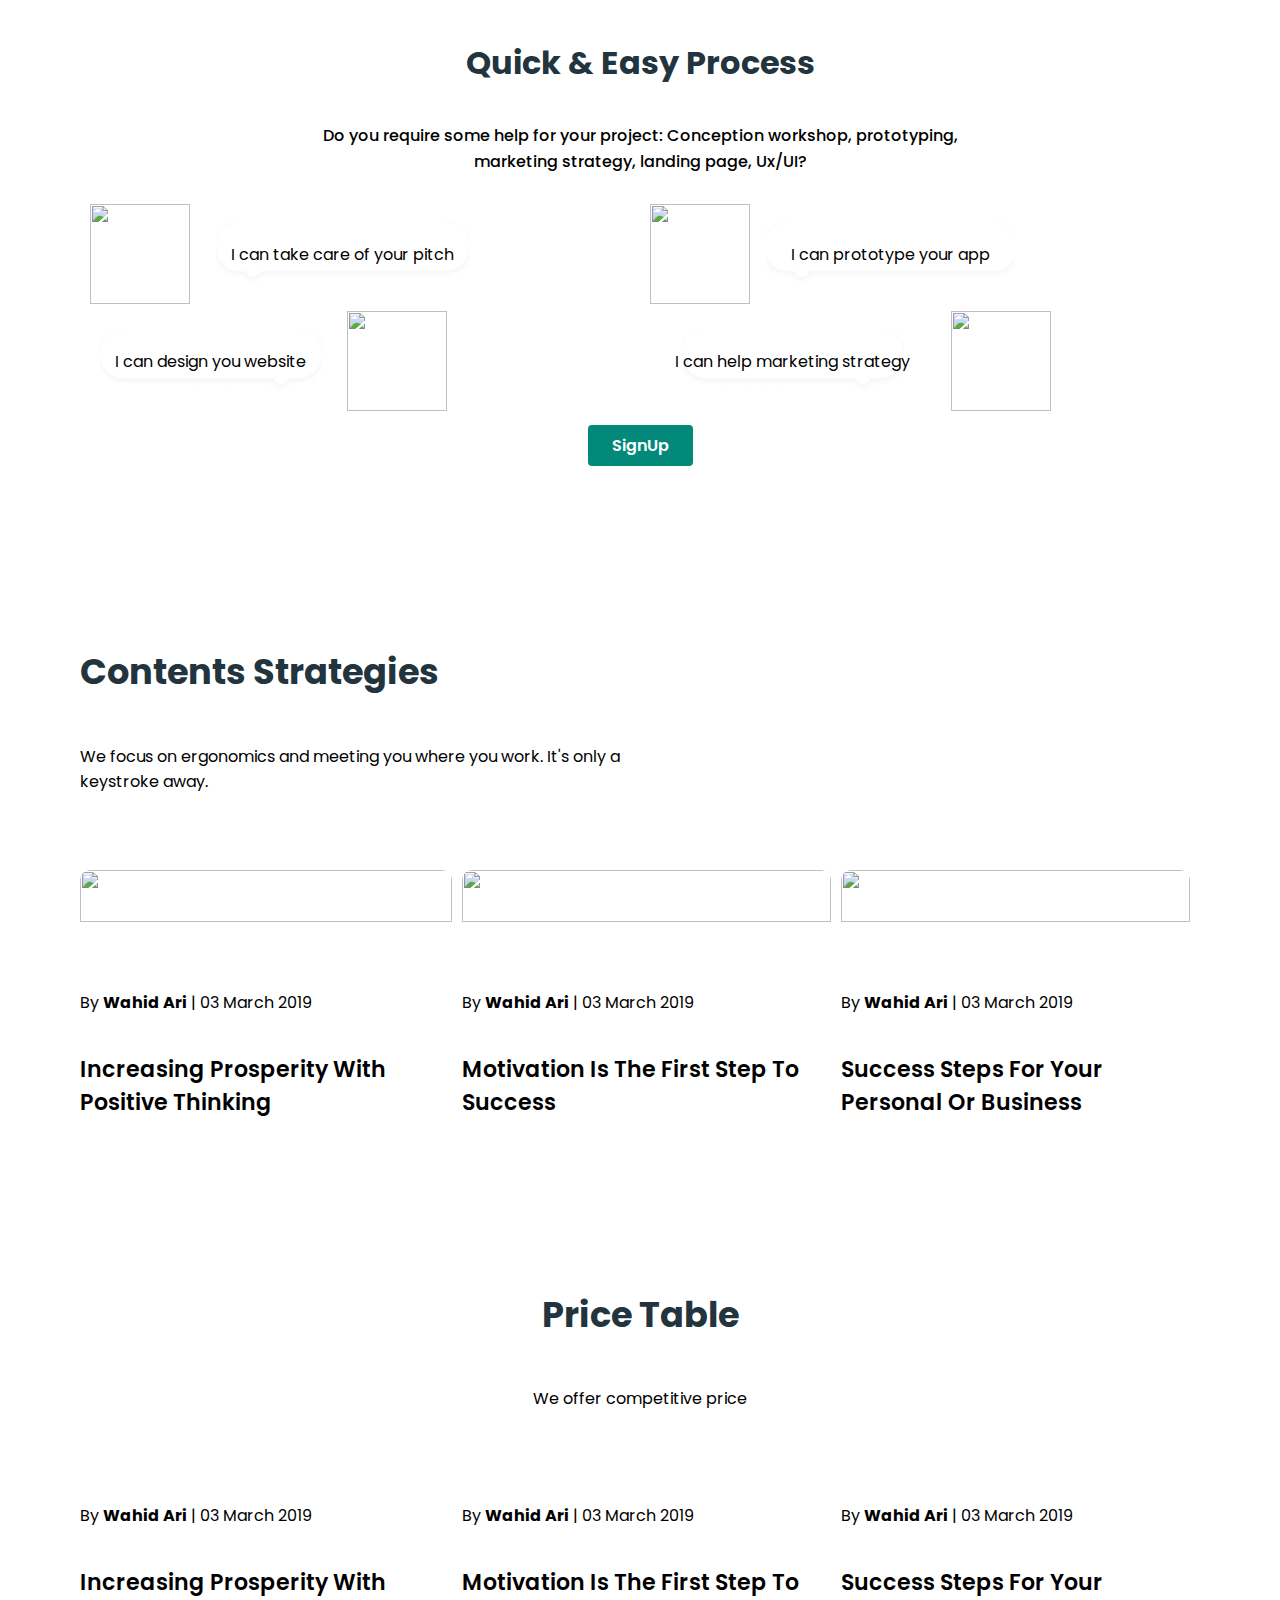
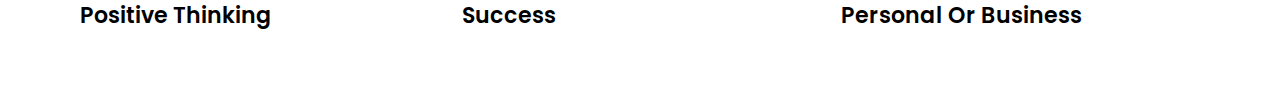
==== commit 1fc7d288: "add price table section" ====
--- a/landingPage/index.html
+++ b/landingPage/index.html
@@ -105,7 +105,6 @@
             <img class="section-2-icon" src="./img/time-icon.png" alt="" />
             <h5>Five second tests</h5>
             <p>Personal choices and the overall personality of the person.</p>
-            section-2-col-item
           </div>
         </div>
         <button class="button-primary">SIGN UP NOW</button>
@@ -212,7 +211,7 @@
 
     <section class="section-bg section-bg-reverse">
       <div class="content-container section-3-row">
-        <h2>Quick & Easy Process</h2>
+        <h2 class="main-header">Quick & Easy Process</h2>
         <p>
           Do you require some help for your project: Conception workshop,
           prototyping, marketing strategy, landing page, Ux/UI?
@@ -253,5 +252,61 @@
         <button class="button-primary">SignUp</button>
       </div>
     </section>
+
+    <section class="no-bg">
+      <div class="content-container section-3-row">
+        <div class="content-left-col">
+          <h2 class="main-header">Contents Strategies</h2>
+          <p>
+            We focus on ergonomics and meeting you where you work. It's only a
+            keystroke away.
+          </p>
+        </div>
+        <div class="section-row-4-cols">
+          <div class="section-row-4-cols-item-1">
+            <img class="section-2-image" src="./img/image-1.png" alt="" />
+            <p>By <span class="strong">Wahid Ari</span> | 03 March 2019</p>
+            <h5>Increasing Prosperity With Positive Thinking</h5>
+          </div>
+
+          <div class="section-row-4-cols-item-2">
+            <img class="section-2-image" src="./img/image-2.png" alt="" />
+            <p>By <span class="strong">Wahid Ari</span> | 03 March 2019</p>
+            <h5>Motivation Is The First Step To Success</h5>
+          </div>
+
+          <div class="section-row-4-cols-item-3">
+            <img class="section-2-image" src="./img/image-3.png" alt="" />
+            <p>By <span class="strong">Wahid Ari</span> | 03 March 2019</p>
+            <h5>Success Steps For Your Personal Or Business</h5>
+          </div>
+        </div>
+      </div>
+    </section>
+
+    <section class="price-table">
+      <div class="content-container section-3-row">
+        <div class="content-left-col">
+          <h2 class="main-header">Price Table</h2>
+          <p>We offer competitive price</p>
+        </div>
+        <div class="section-row-4-cols">
+          <div class="section-row-4-cols-item-1">
+            <p>By <span class="strong">Wahid Ari</span> | 03 March 2019</p>
+            <h5>Increasing Prosperity With Positive Thinking</h5>
+          </div>
+
+          <div class="section-row-4-cols-item-2">
+            <p>By <span class="strong">Wahid Ari</span> | 03 March 2019</p>
+            <h5>Motivation Is The First Step To Success</h5>
+          </div>
+
+          <div class="section-row-4-cols-item-3">
+            <p>By <span class="strong">Wahid Ari</span> | 03 March 2019</p>
+            <h5>Success Steps For Your Personal Or Business</h5>
+          </div>
+        </div>
+      </div>
+    </section>
   </body>
 </html>
--- a/landingPage/style.css
+++ b/landingPage/style.css
@@ -287,10 +287,9 @@
   width: 100px;
 }
 .chat-box {
-  background-size: contain;
+  background-size: auto 60%;
   background-repeat: no-repeat;
-  background-position-y: center;
-  margin-left: 16px;
+  background-position: center;
   width: auto;
   text-align: center;
   padding: 15px;
@@ -315,6 +314,43 @@
 }
 .chat-box > p {
   padding: 10px;
+}
+
+.section-2-image {
+  width: 100%;
+  height: auto;
+}
+
+.no-bg {
+  background-size: cover;
+  background-repeat: no-repeat;
+  background-position: bottom;
+  overflow: visible;
+}
+
+.no-bg > .content-container {
+  align-items: flex-start;
+}
+
+.no-bg > .content-left-align {
+  text-align: left;
+}
+
+.strong {
+  font-weight: bold;
+}
+
+.section-2-image {
+  height: 50%;
+  border-radius: 10px;
+}
+
+.price-table > .content-container > .content-left-col {
+  align-items: center;
+}
+
+.price-table > .content-container > .section-row-4-cols-item-1 {
+  background-color: #fff;
 }
 
 @media screen and (max-width: 850px) {
@@ -375,7 +411,21 @@
     > .nav-bar-buttons-container {
     height: 0;
   }
-}
+
+  .chat-box-container {
+    display: flex;
+    align-items: center;
+    flex-direction: column;
+    width: 100%;
+  }
+
+  .chat-box-container > .content-left-col {
+    width: 100%;
+    justify-content: center;
+    align-items: center;
+  }
+}
+
 @media screen and (max-width: 600px) {
   .section-2-col {
     flex-direction: column-reverse;
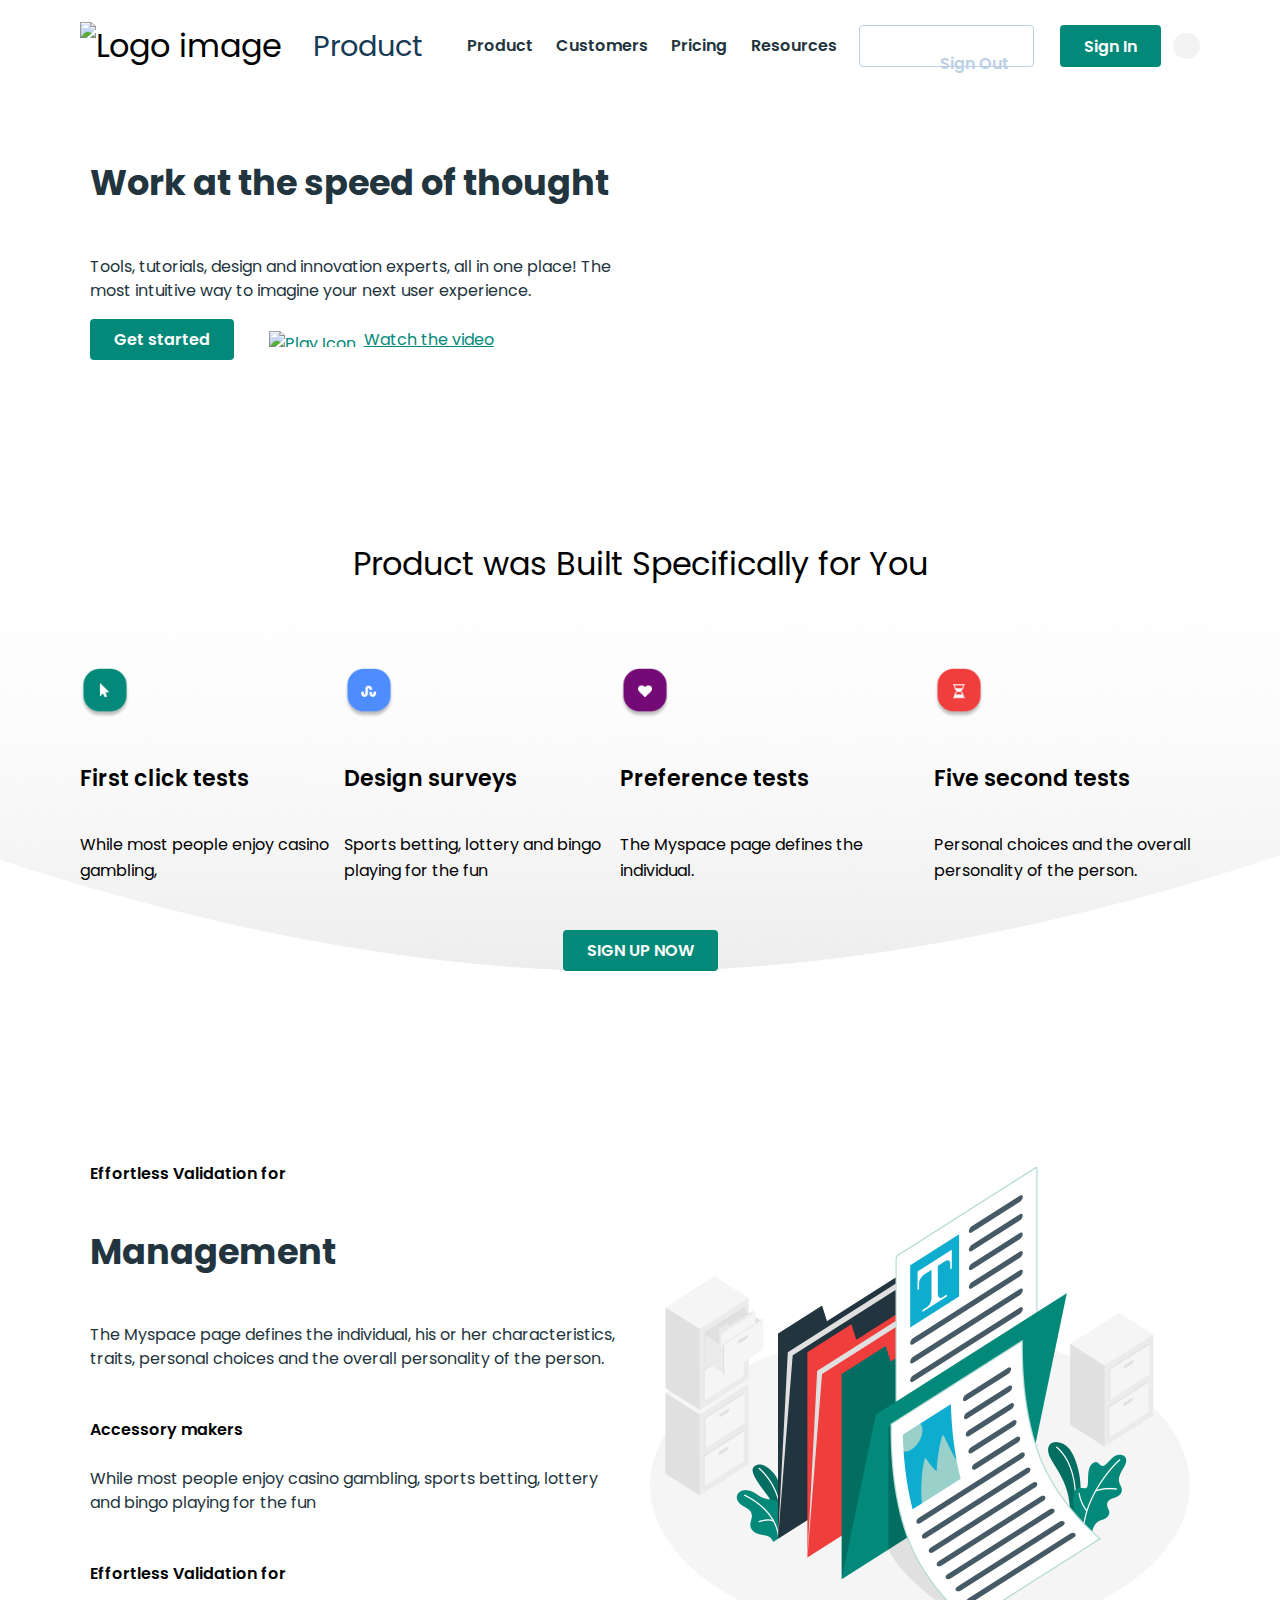
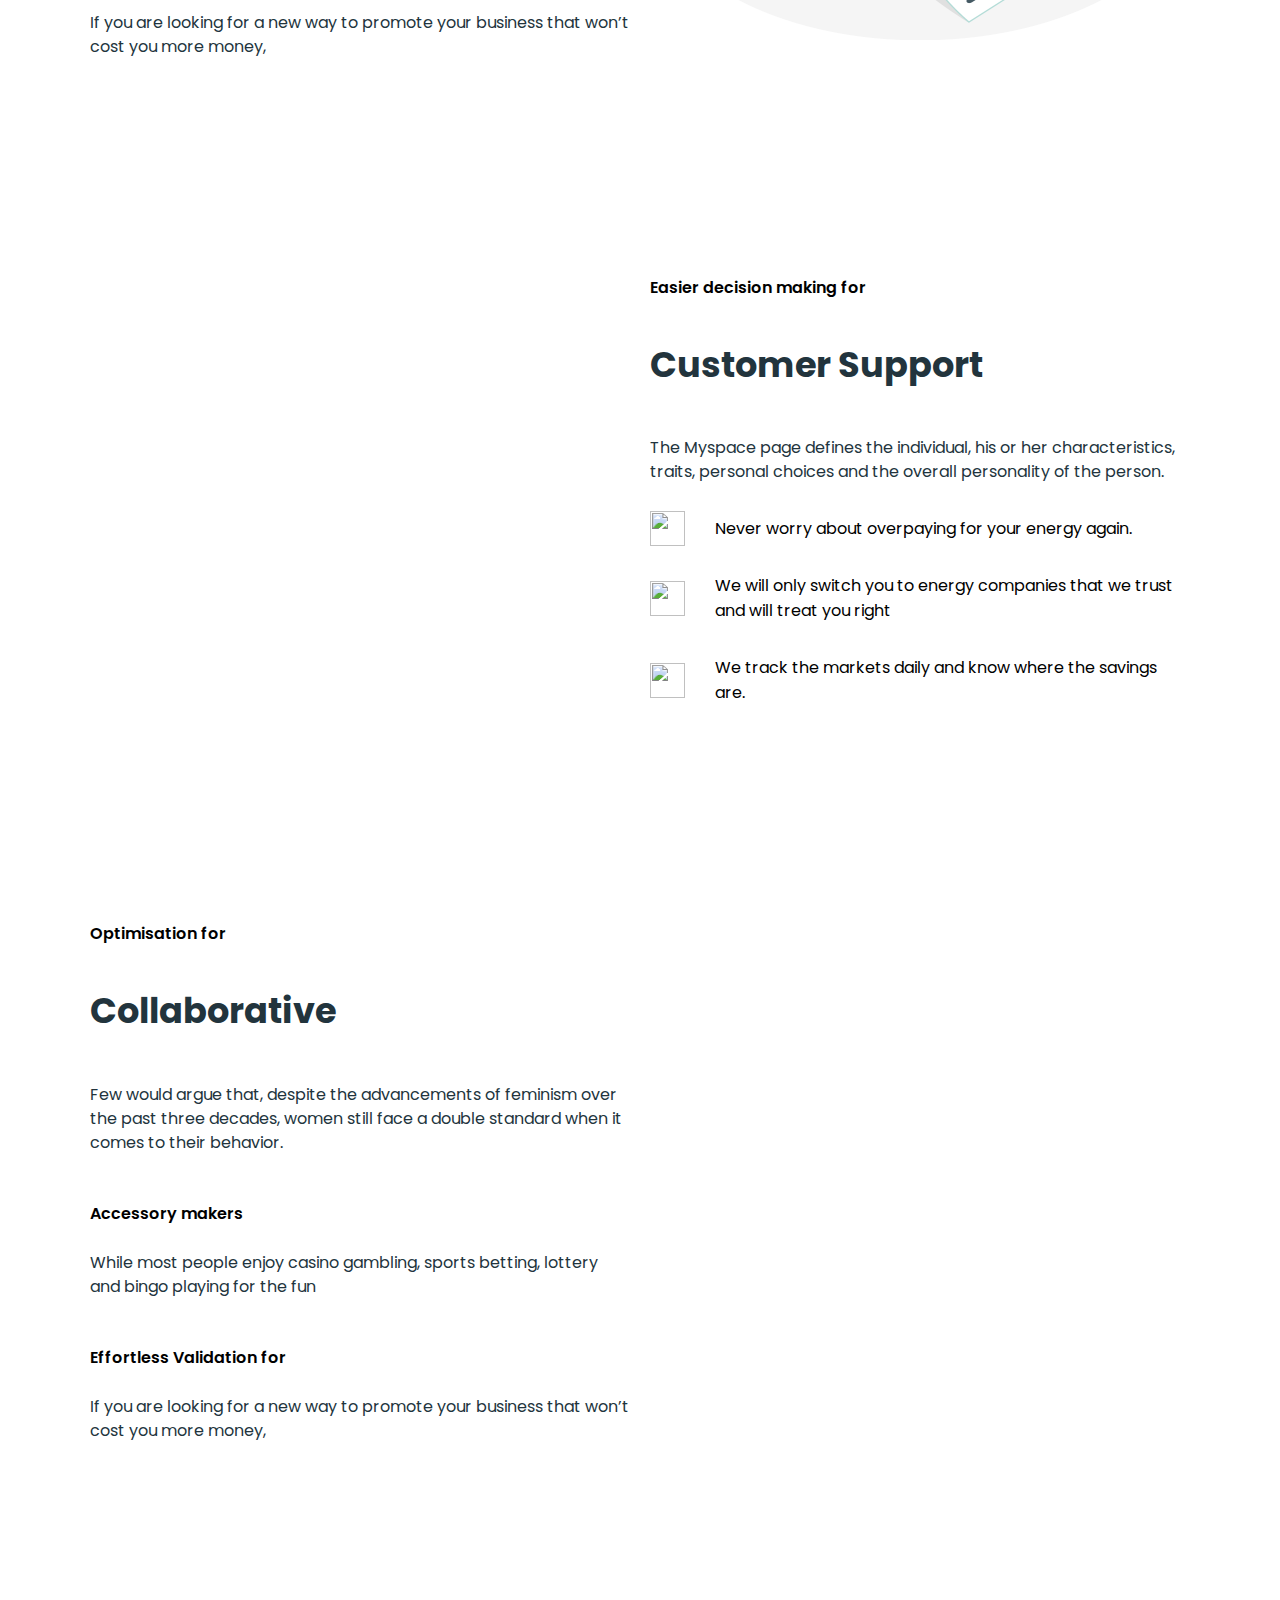
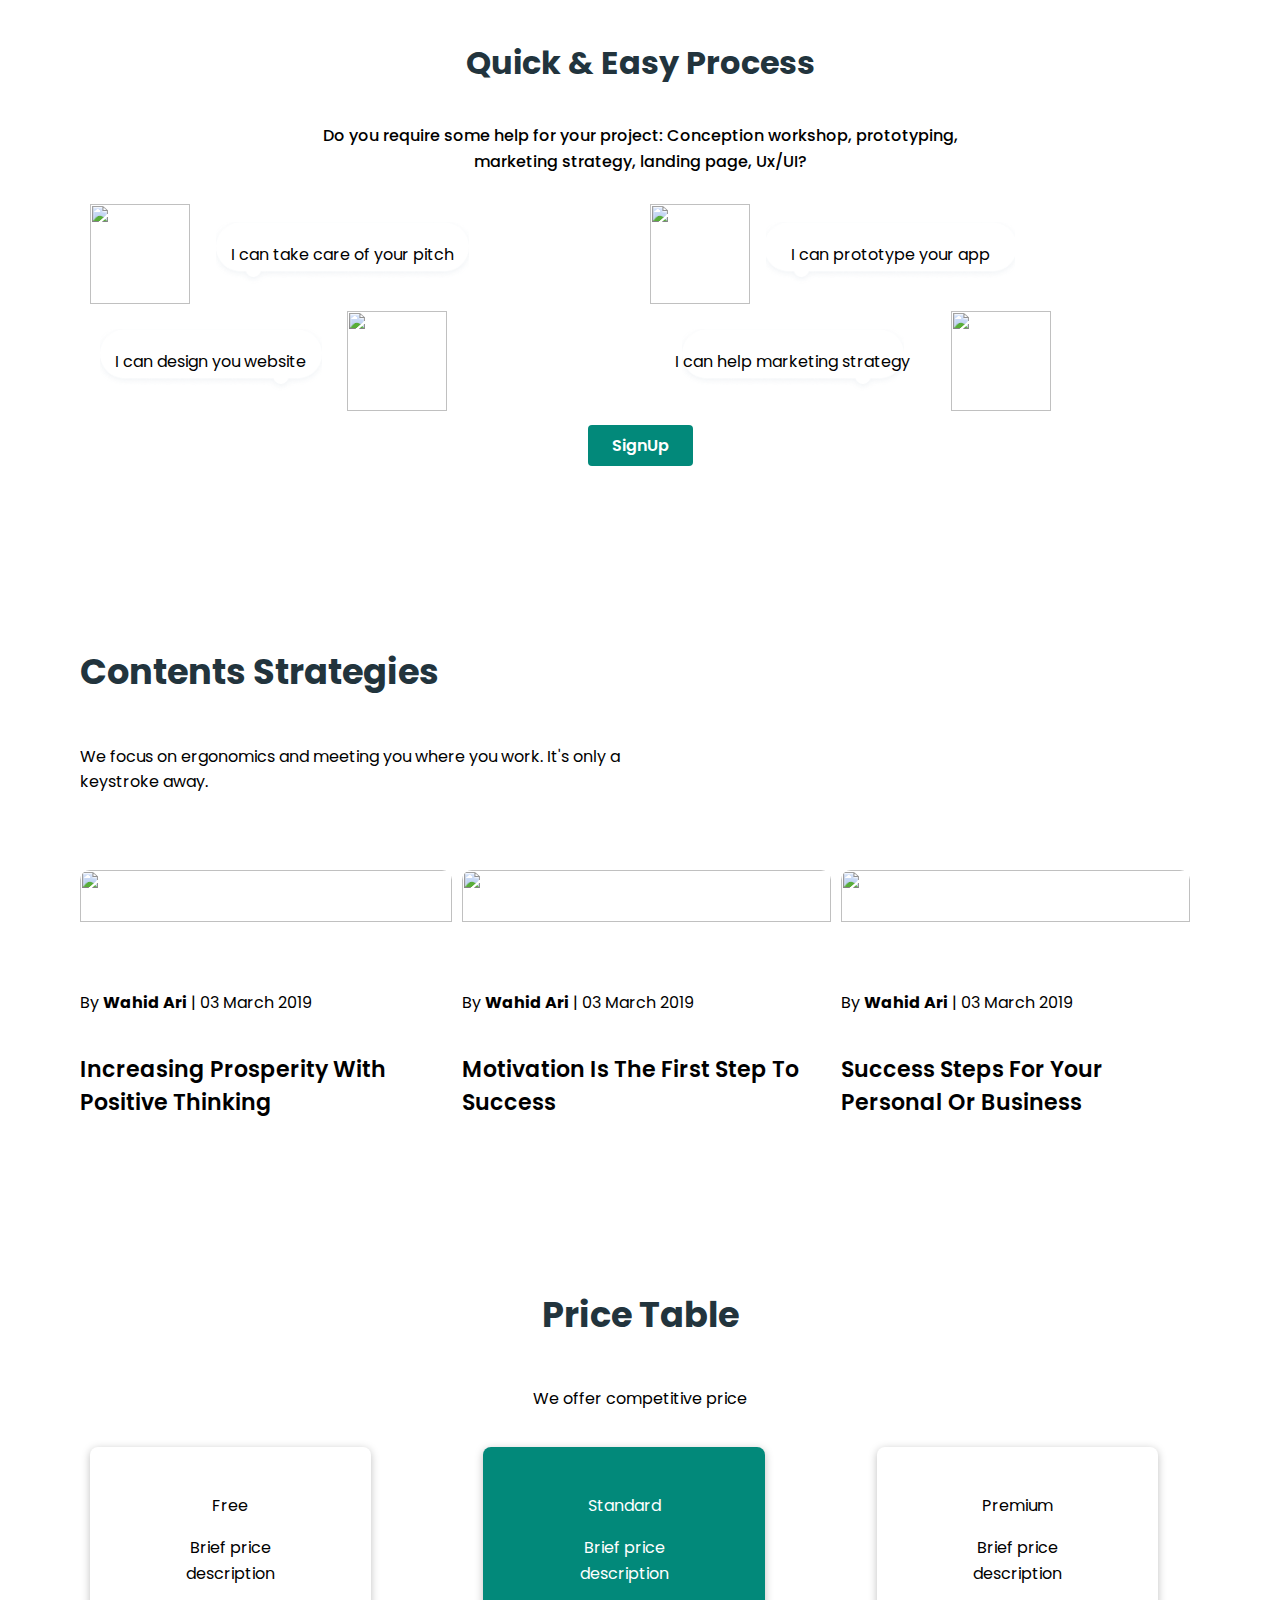
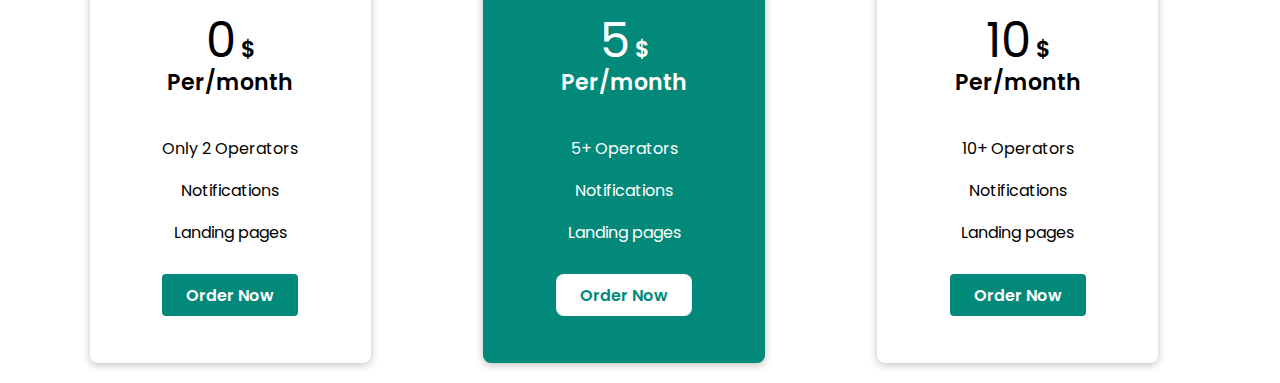
==== commit 7be61aad: "space between boxes price table" ====
--- a/landingPage/index.html
+++ b/landingPage/index.html
@@ -292,18 +292,33 @@
         </div>
         <div class="section-row-4-cols">
           <div class="section-row-4-cols-item-1">
-            <p>By <span class="strong">Wahid Ari</span> | 03 March 2019</p>
-            <h5>Increasing Prosperity With Positive Thinking</h5>
+            <p>Free</p>
+            <p>Brief price description</p>
+            <h5><span>0</span> $ Per/month</h5>
+            <p>Only 2 Operators</p>
+            <p>Notifications</p>
+            <p>Landing pages</p>
+            <button class="button-primary buttons-nav">Order Now</button>
           </div>
 
           <div class="section-row-4-cols-item-2">
-            <p>By <span class="strong">Wahid Ari</span> | 03 March 2019</p>
-            <h5>Motivation Is The First Step To Success</h5>
+            <p>Standard</p>
+            <p>Brief price description</p>
+            <h5><span>5</span> $ Per/month</h5>
+            <p>5+ Operators</p>
+            <p>Notifications</p>
+            <p>Landing pages</p>
+            <button class="button-primary buttons-nav">Order Now</button>
           </div>
 
           <div class="section-row-4-cols-item-3">
-            <p>By <span class="strong">Wahid Ari</span> | 03 March 2019</p>
-            <h5>Success Steps For Your Personal Or Business</h5>
+            <p>Premium</p>
+            <p>Brief price description</p>
+            <h5><span>10</span> $ Per/month</h5>
+            <p>10+ Operators</p>
+            <p>Notifications</p>
+            <p>Landing pages</p>
+            <button class="button-primary buttons-nav">Order Now</button>
           </div>
         </div>
       </div>
--- a/landingPage/style.css
+++ b/landingPage/style.css
@@ -349,8 +349,32 @@
   align-items: center;
 }
 
-.price-table > .content-container > .section-row-4-cols-item-1 {
-  background-color: #fff;
+.price-table > .section-3-row > .section-row-4-cols {
+  gap: 2rem;
+}
+
+.price-table > .section-3-row > .section-row-4-cols div {
+  height: 456px;
+  box-shadow: 0px 2px 8px 0px rgba(0, 0, 0, 0.25);
+  text-align: center;
+  border-radius: 8px;
+  margin: 20px 40px;
+  padding: 30px 60px;
+}
+
+.price-table > .section-3-row > .section-row-4-cols div span {
+  font-size: 3rem;
+}
+
+.price-table > .section-3-row > .section-row-4-cols div:nth-child(2) {
+  color: white;
+  background-color: #02897a;
+}
+
+.price-table > .section-3-row > .section-row-4-cols div:nth-child(2) > button {
+  border-radius: 8px;
+  background: #fff;
+  color: #02897a;
 }
 
 @media screen and (max-width: 850px) {
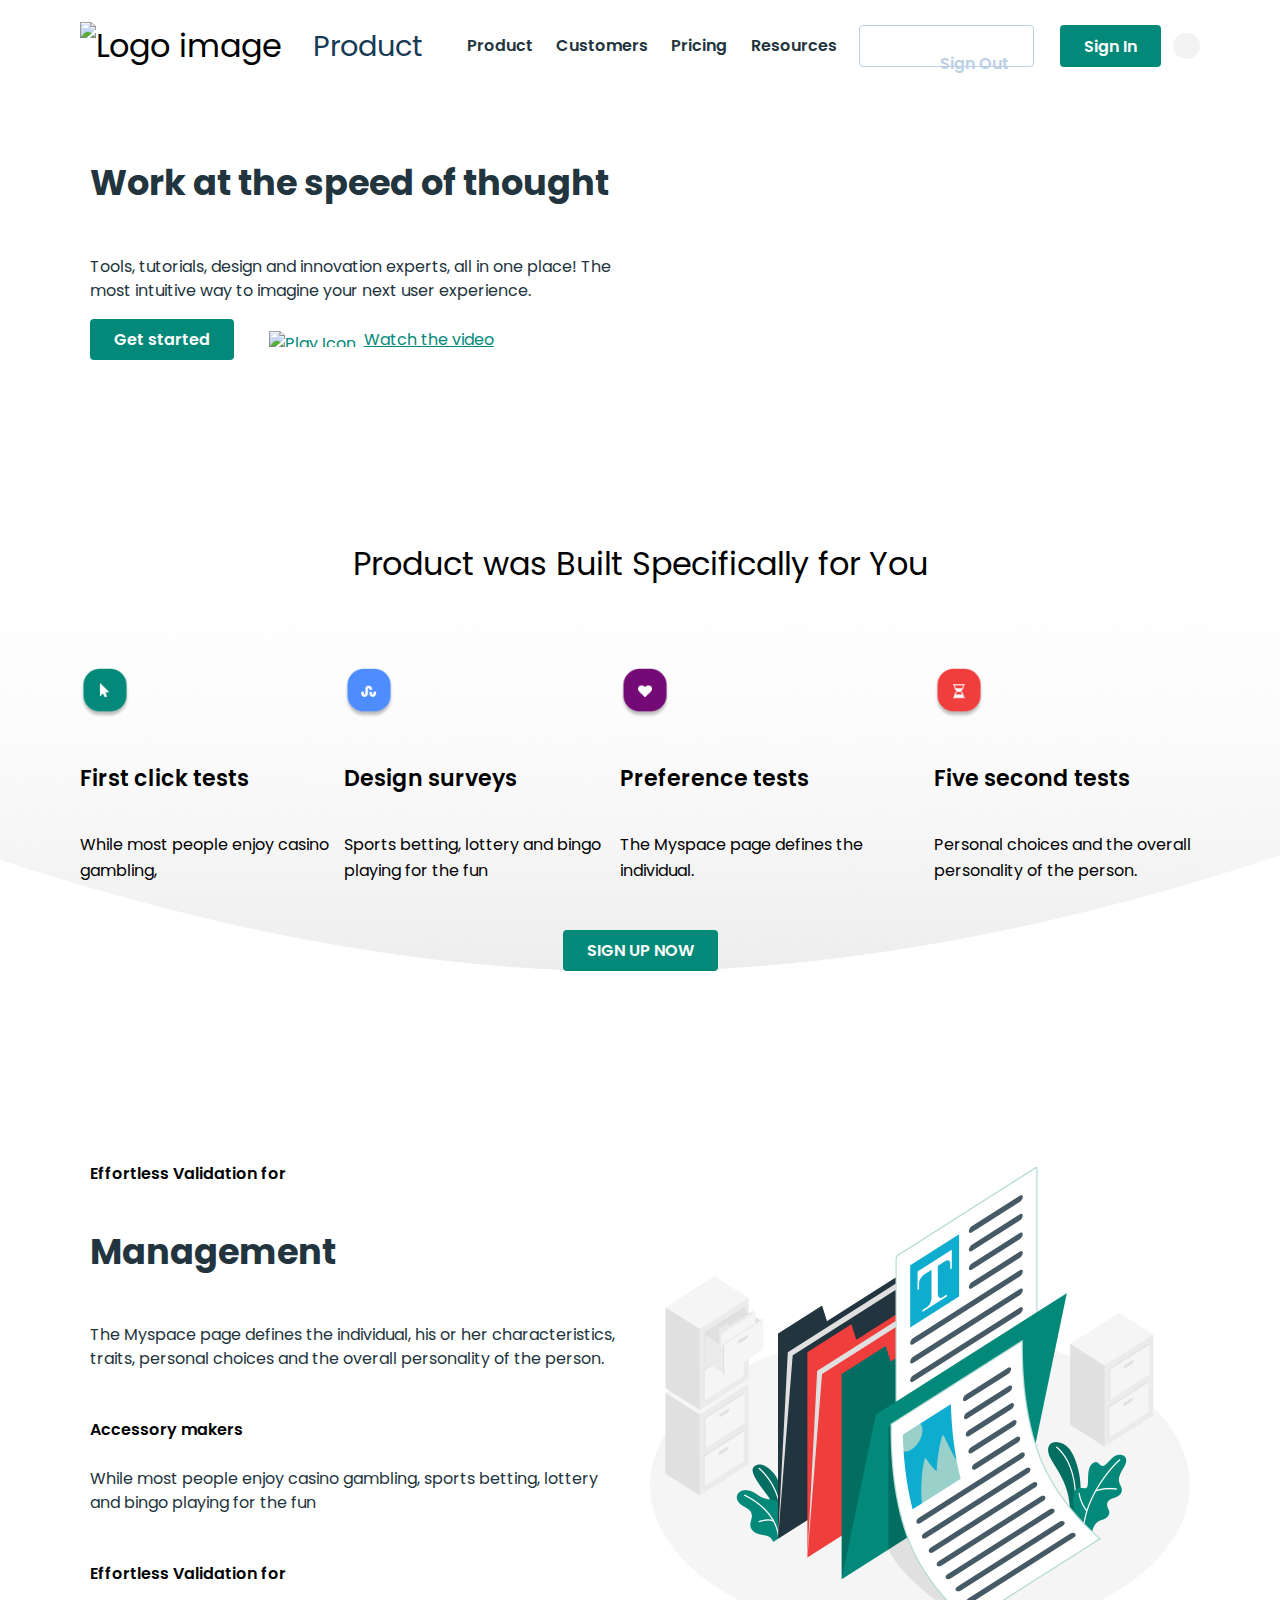
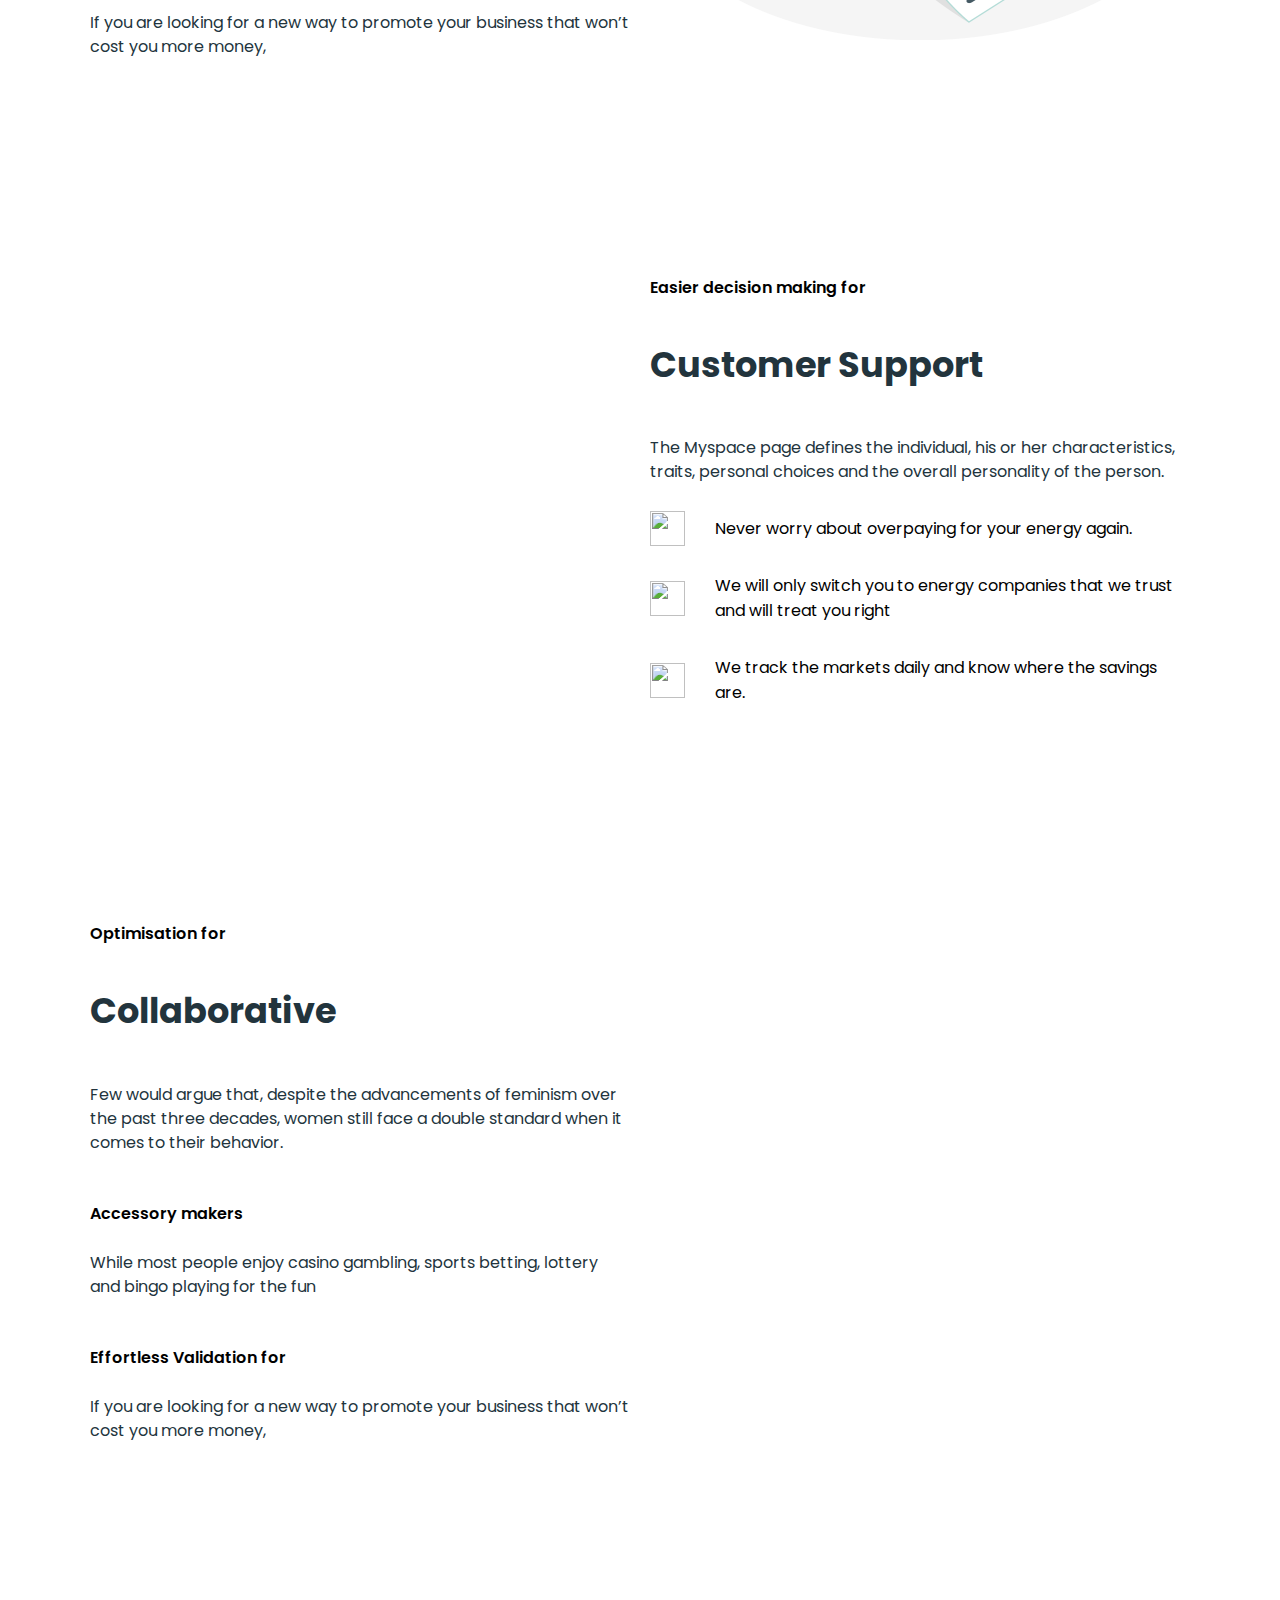
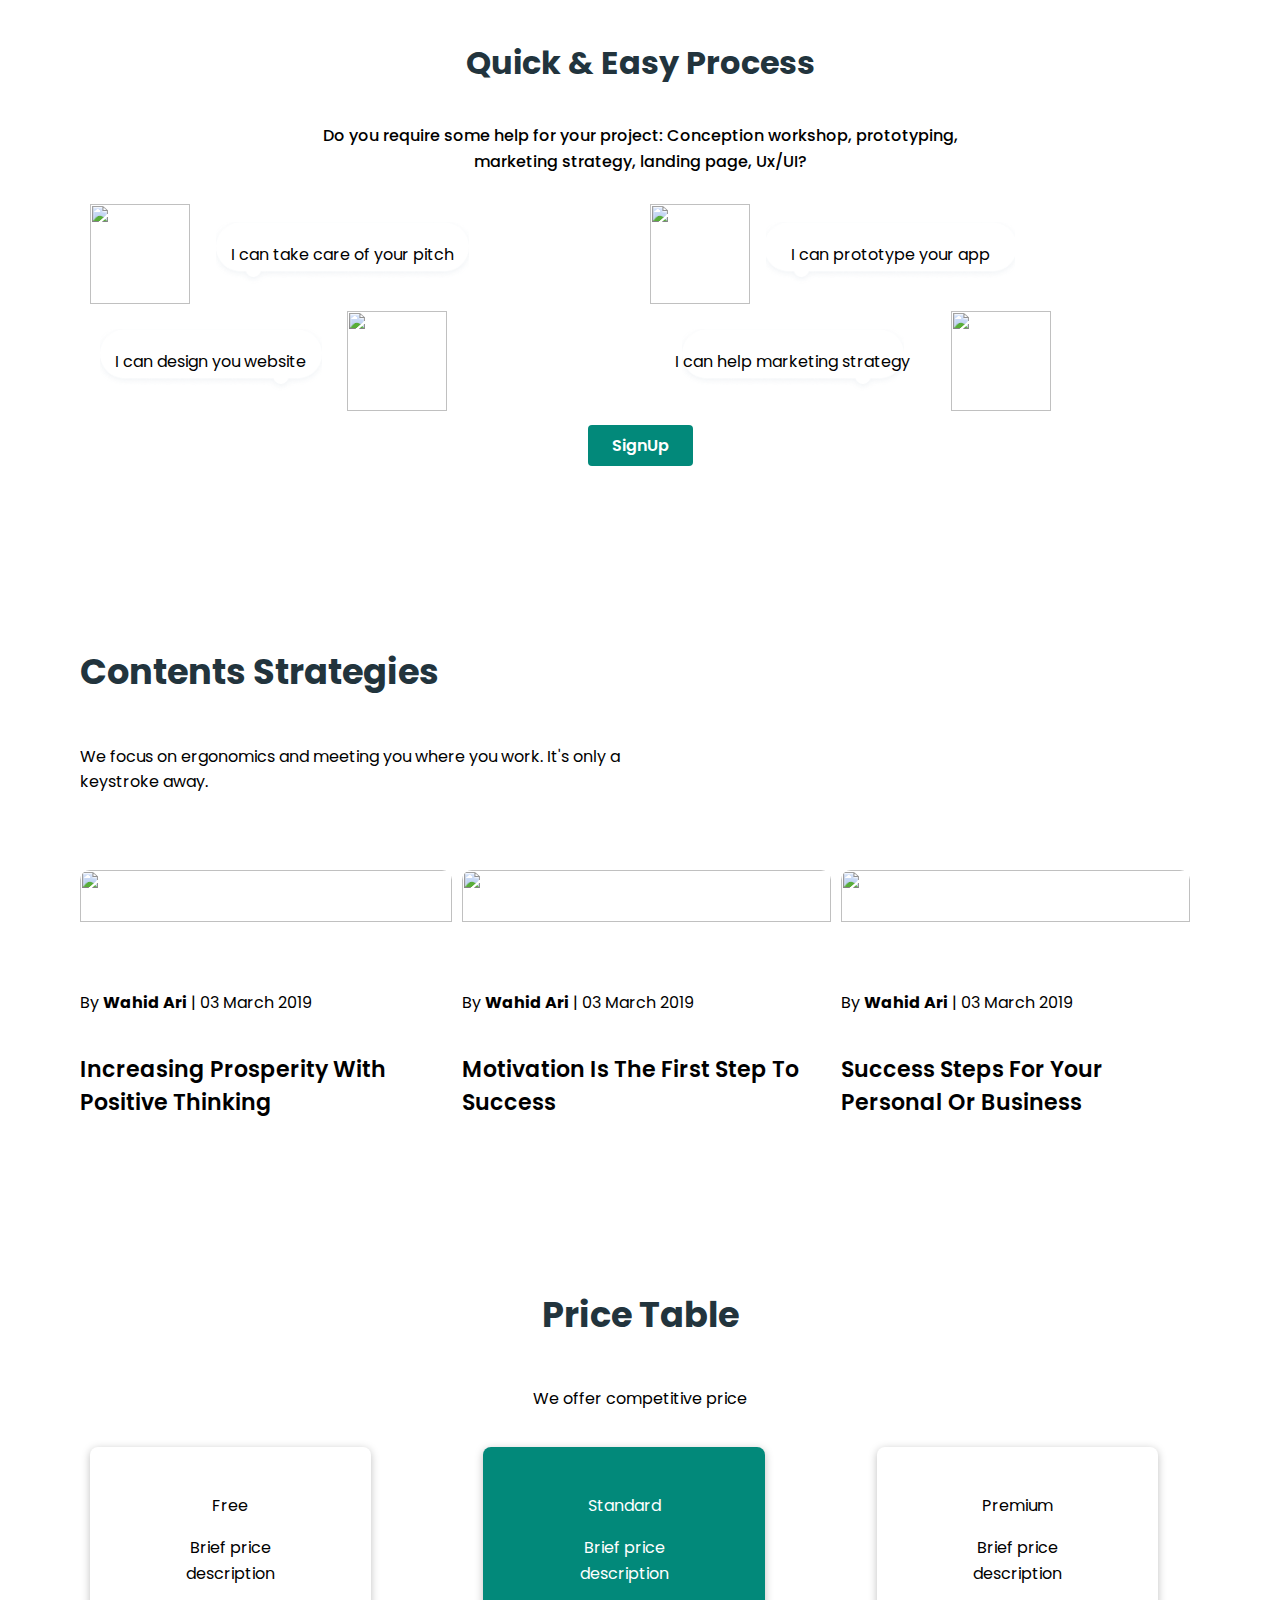
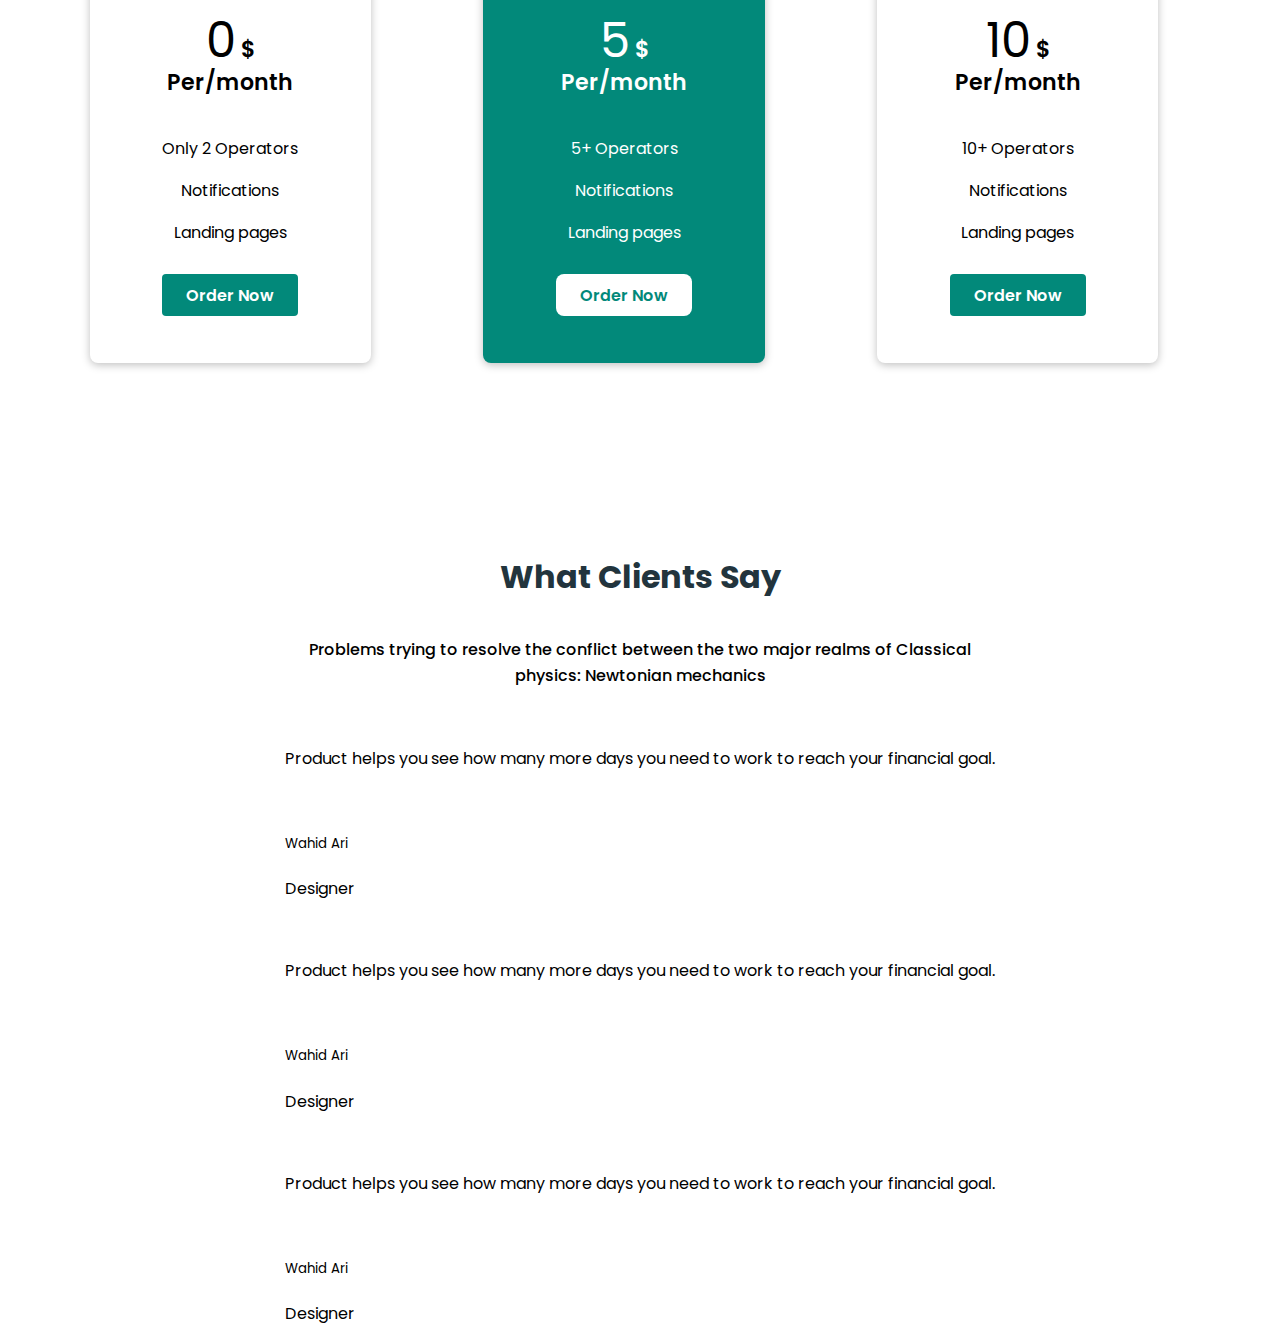
==== commit af240af9: "client say without style" ====
--- a/landingPage/index.html
+++ b/landingPage/index.html
@@ -323,5 +323,60 @@
         </div>
       </div>
     </section>
+
+    <section class="">
+      <div class="content-container section-3-row">
+        <h2 class="main-header">What Clients Say</h2>
+        <p>
+          Problems trying to resolve the conflict between the two major realms
+          of Classical physics: Newtonian mechanics
+        </p>
+
+        <div class="">
+          <div>
+            <img src="./img/Group 204.png" alt="" />
+            <p>
+              Product helps you see how many more days you need to work to reach
+              your financial goal.
+            </p>
+            <div>
+              <div><img src="./img/Ellipse1.png" alt="" /></div>
+              <div>
+                <h5>Wahid Ari</h5>
+                <p>Designer</p>
+              </div>
+            </div>
+          </div>
+          <div>
+            <img src="./img/Group 204.png" alt="" />
+            <p>
+              Product helps you see how many more days you need to work to reach
+              your financial goal.
+            </p>
+            <div>
+              <div><img src="./img/Ellipse2.png" alt="" /></div>
+              <div>
+                <h5>Wahid Ari</h5>
+                <p>Designer</p>
+              </div>
+            </div>
+          </div>
+          <div>
+            <img src="./img/Group 204.png" alt="" />
+            <p>
+              Product helps you see how many more days you need to work to reach
+              your financial goal.
+            </p>
+            <div>
+              <div><img src="./img/Ellipse3.png" alt="" /></div>
+              <div>
+                <h5>Wahid Ari</h5>
+                <p>Designer</p>
+              </div>
+            </div>
+          </div>
+        </div>
+      </div>
+    </section>
   </body>
 </html>
--- a/landingPage/style.css
+++ b/landingPage/style.css
@@ -345,6 +345,10 @@
   border-radius: 10px;
 }
 
+.price-table {
+  margin-top: 5px;
+}
+
 .price-table > .content-container > .content-left-col {
   align-items: center;
 }
@@ -375,6 +379,27 @@
   border-radius: 8px;
   background: #fff;
   color: #02897a;
+}
+
+.client .section-row-4-cols {
+  display: flex;
+  justify-content: center;
+}
+
+.client .section-row-4-cols div {
+  margin-top: 0;
+  margin-bottom: 0;
+}
+
+.client > .section-row-4-cols > div > div {
+  display: flex;
+  align-items: flex-start;
+  justify-content: flex-start;
+  margin-top: 0px;
+}
+.client .section-row-4-cols div h5 {
+  margin-top: 0;
+  margin-bottom: 0;
 }
 
 @media screen and (max-width: 850px) {
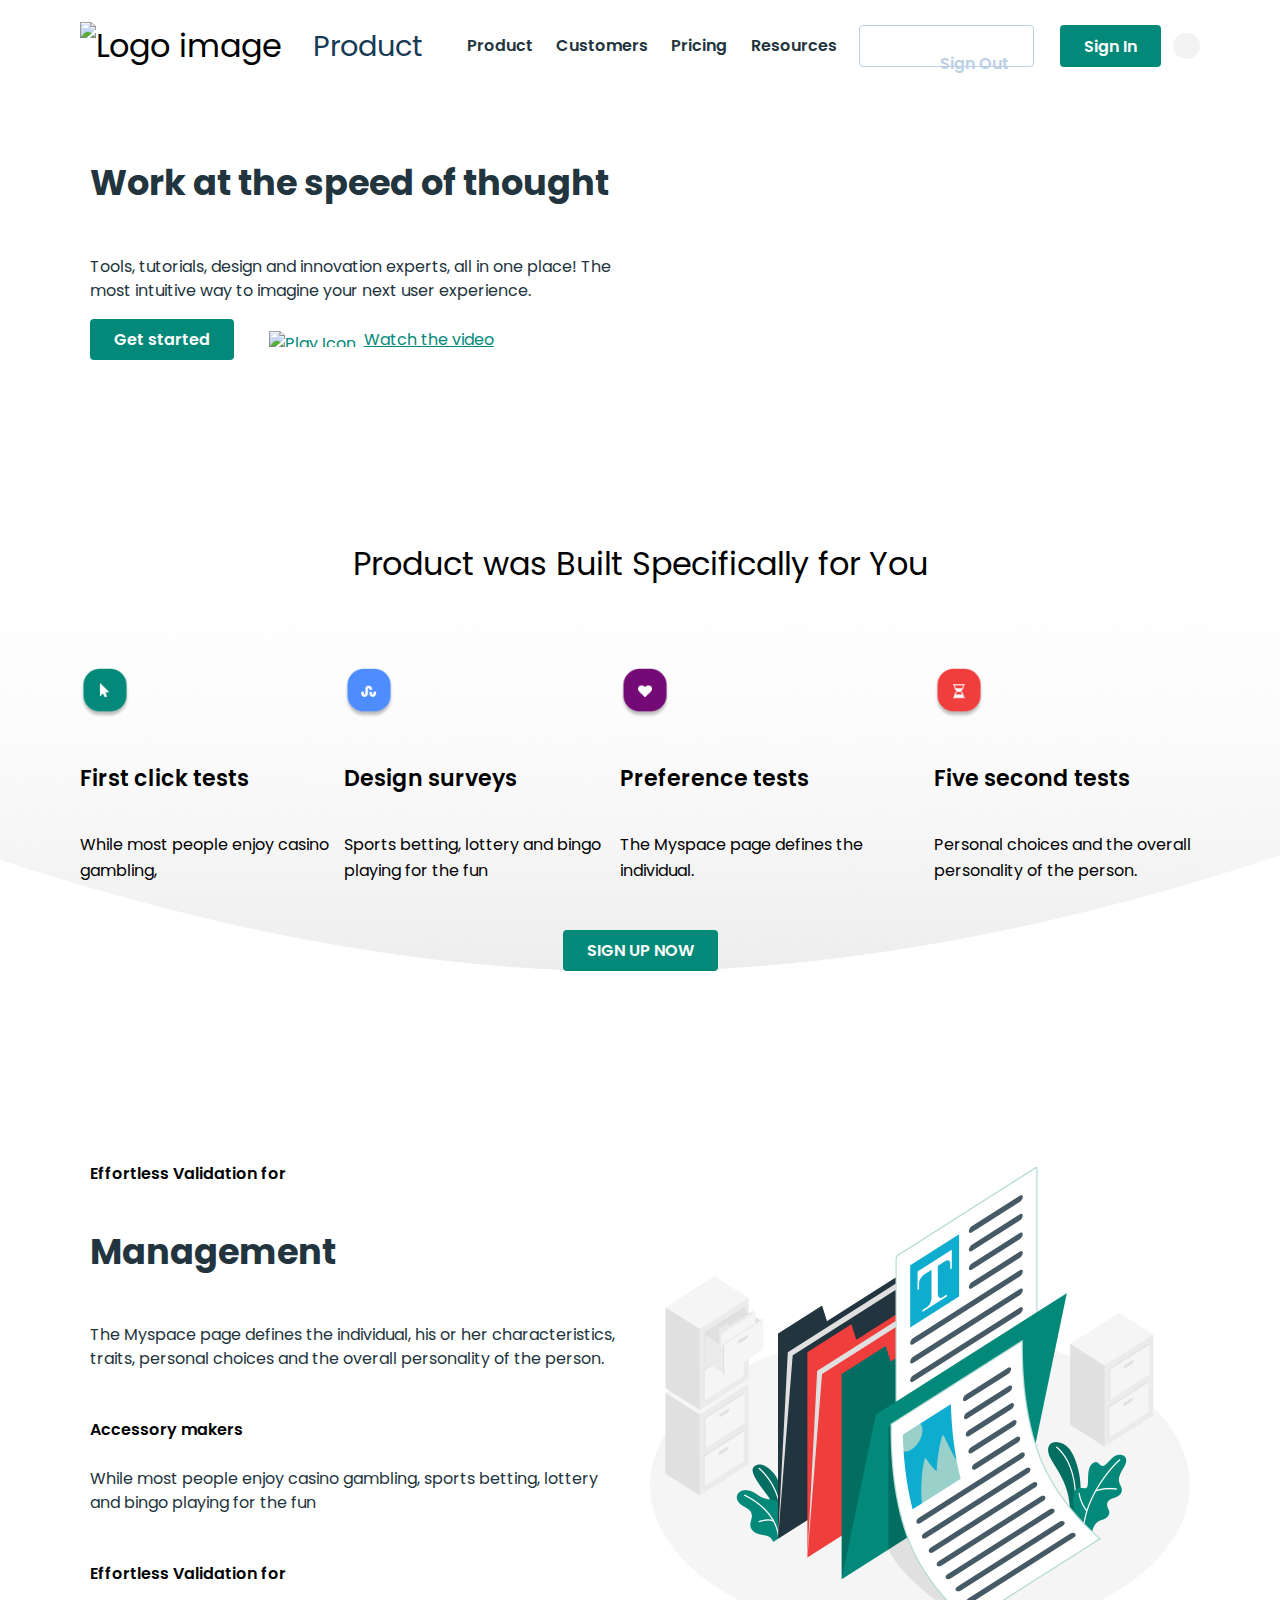
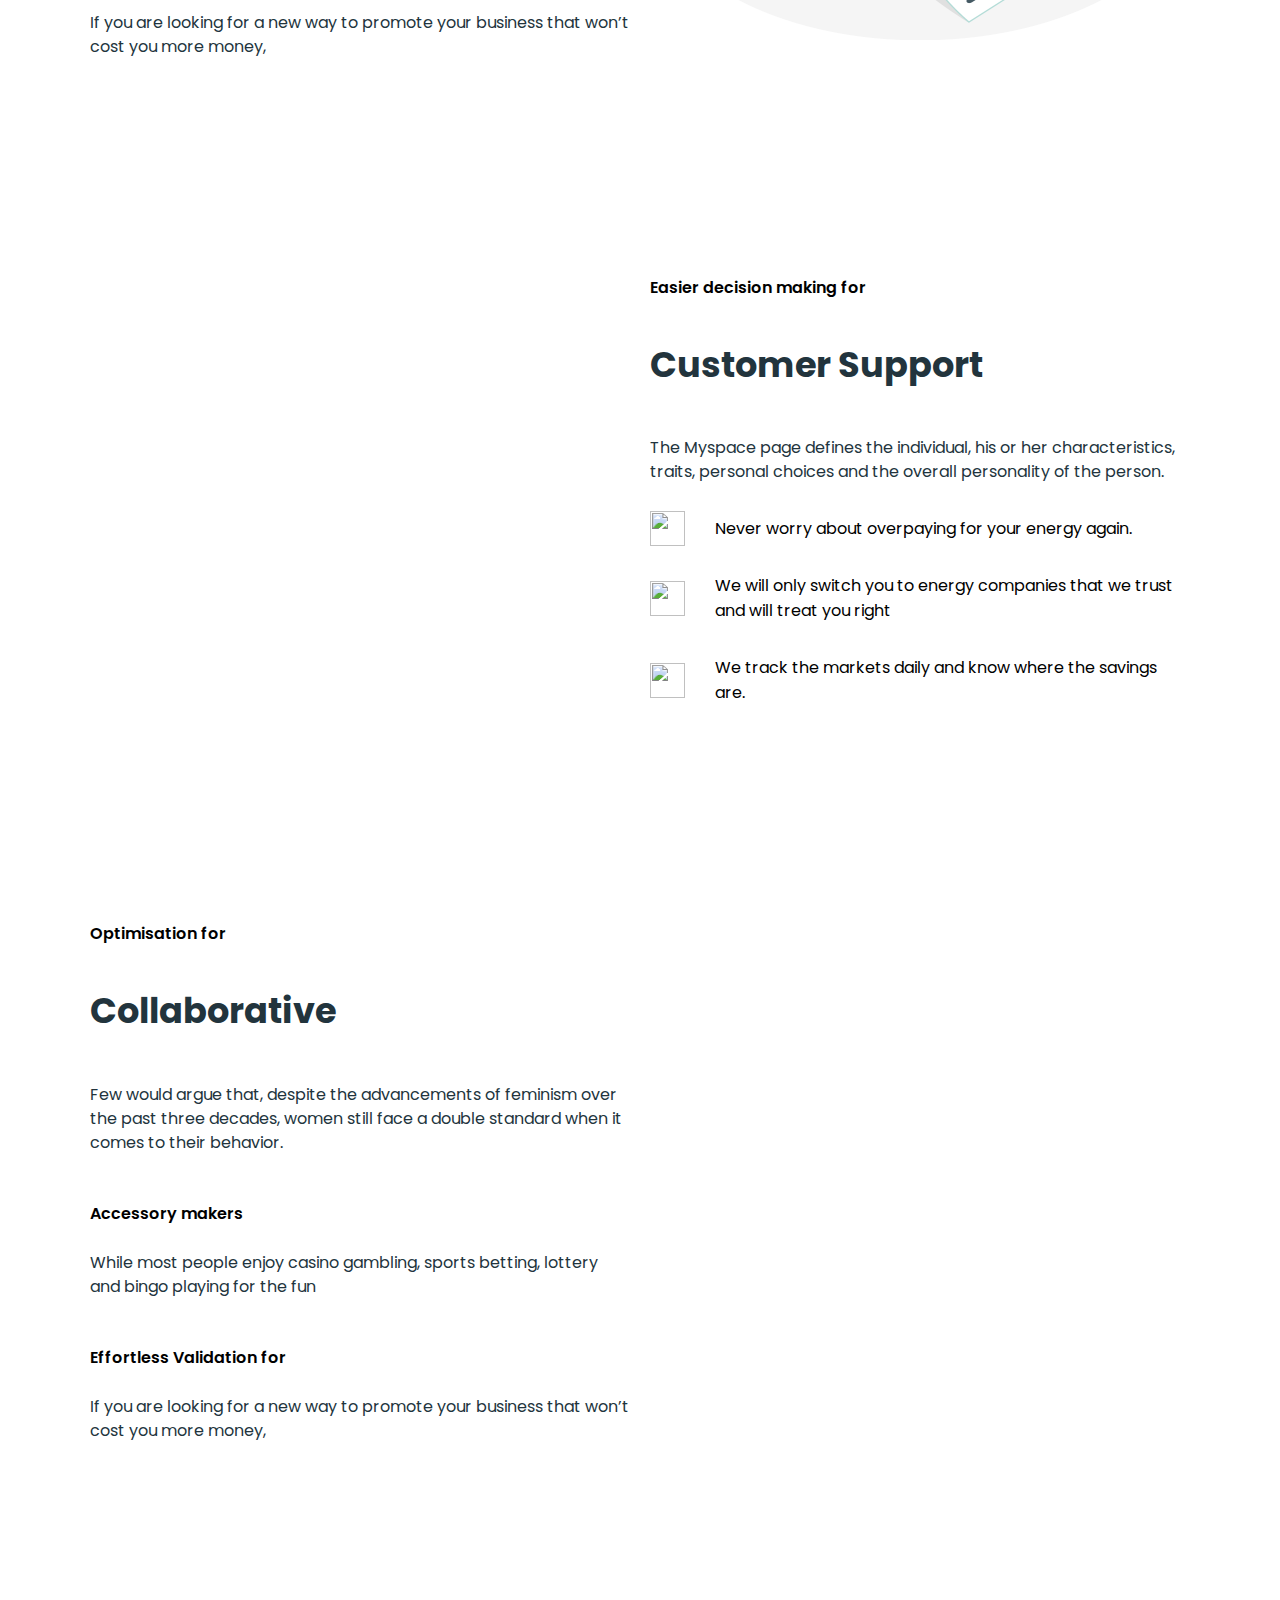
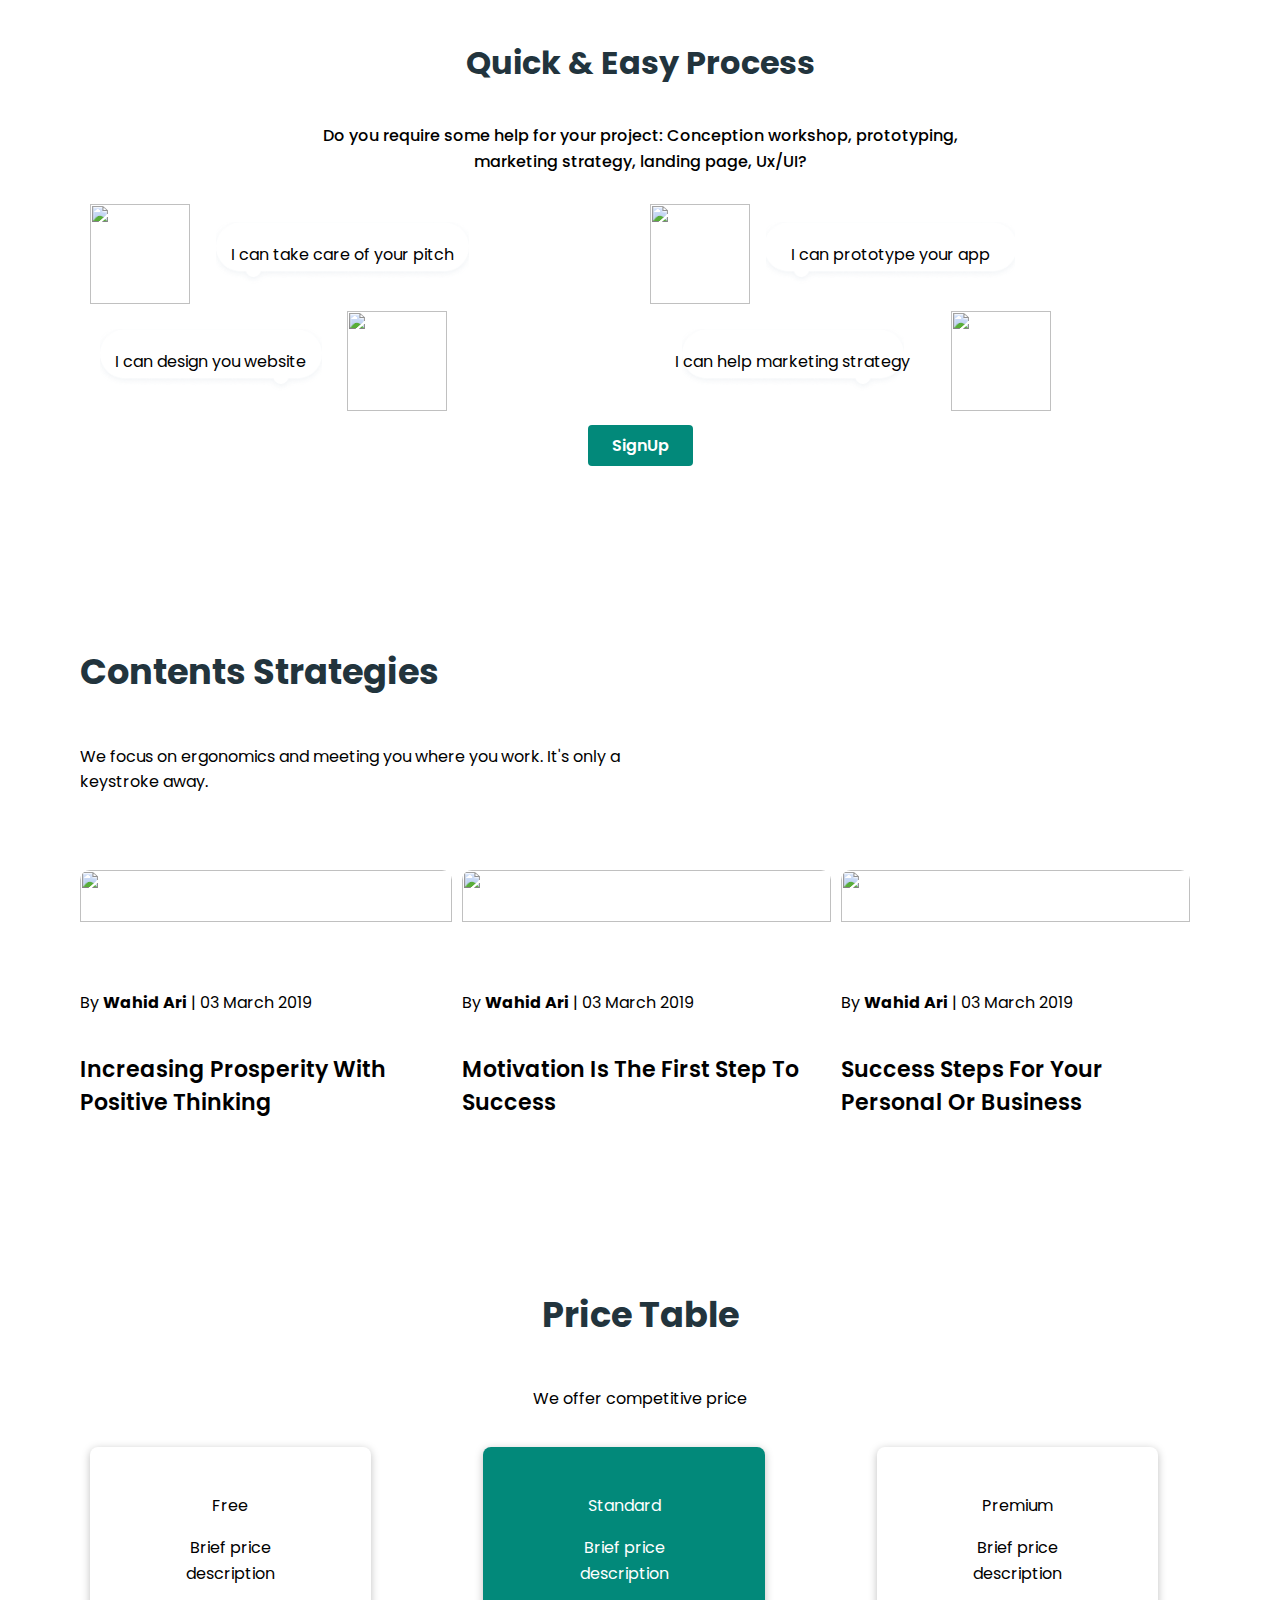
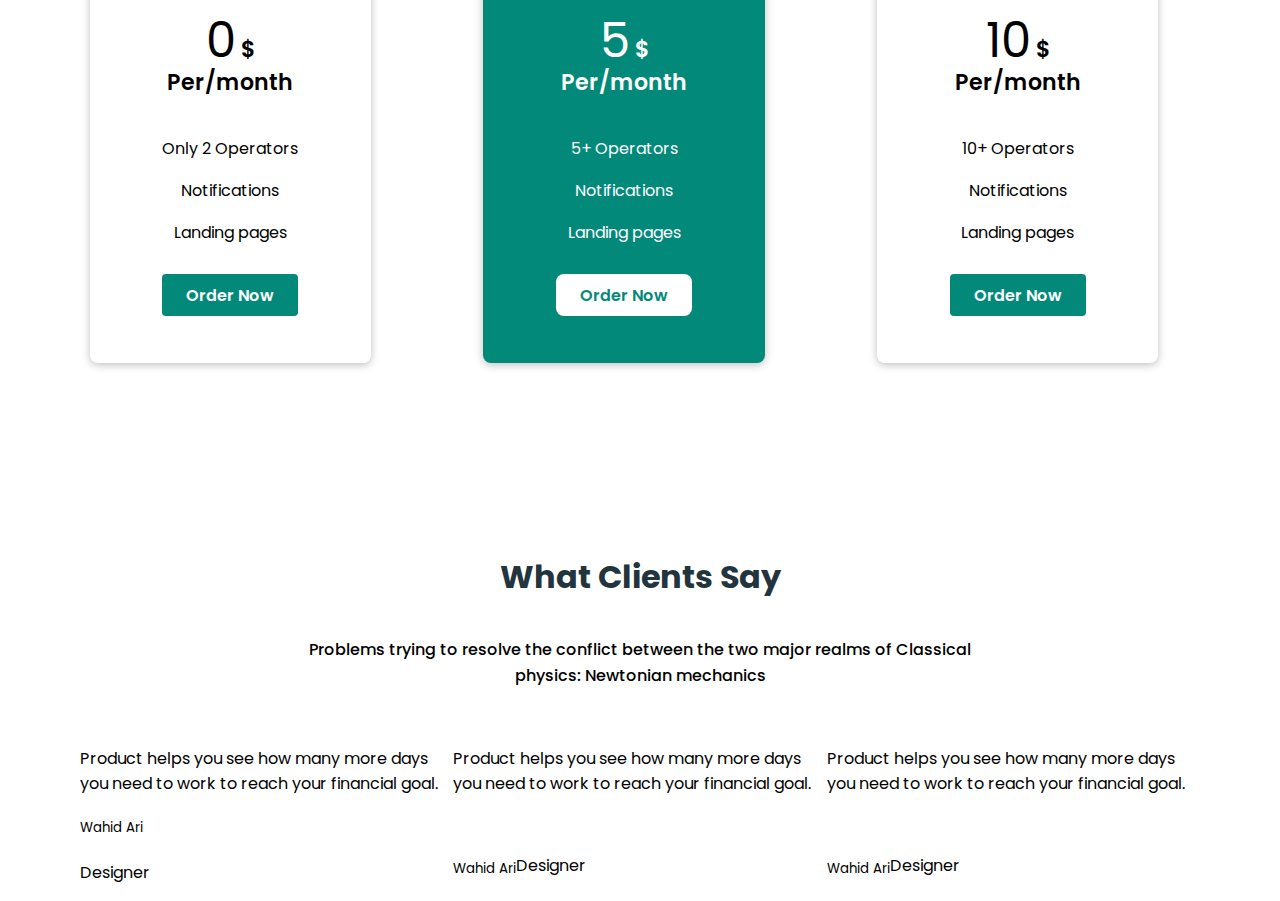
==== commit da1aa39c: "close to apperance combination of flex on client" ====
--- a/landingPage/index.html
+++ b/landingPage/index.html
@@ -324,7 +324,7 @@
       </div>
     </section>
 
-    <section class="">
+    <section class="client">
       <div class="content-container section-3-row">
         <h2 class="main-header">What Clients Say</h2>
         <p>
@@ -332,47 +332,56 @@
           of Classical physics: Newtonian mechanics
         </p>
 
-        <div class="">
+        <div class="flex">
           <div>
             <img src="./img/Group 204.png" alt="" />
             <p>
               Product helps you see how many more days you need to work to reach
               your financial goal.
             </p>
-            <div>
-              <div><img src="./img/Ellipse1.png" alt="" /></div>
-              <div>
-                <h5>Wahid Ari</h5>
-                <p>Designer</p>
-              </div>
-            </div>
-          </div>
+
+            <div class="inline">
+              <img src="./img/Ellipse1.png" alt="" />
+            </div>
+            <div>
+              <h5>Wahid Ari</h5>
+              <p>Designer</p>
+            </div>
+          </div>
+
           <div>
-            <img src="./img/Group 204.png" alt="" />
-            <p>
-              Product helps you see how many more days you need to work to reach
-              your financial goal.
-            </p>
-            <div>
-              <div><img src="./img/Ellipse2.png" alt="" /></div>
-              <div>
-                <h5>Wahid Ari</h5>
-                <p>Designer</p>
-              </div>
-            </div>
-          </div>
+            <div>
+              <img src="./img/Group 204.png" alt="" />
+              <p>
+                Product helps you see how many more days you need to work to
+                reach your financial goal.
+              </p>
+            </div>
+
+            <div>
+              <img src="./img/Ellipse1.png" alt="" />
+            </div>
+            <div class="inline">
+              <h5>Wahid Ari</h5>
+              <p>Designer</p>
+            </div>
+          </div>
+
           <div>
-            <img src="./img/Group 204.png" alt="" />
-            <p>
-              Product helps you see how many more days you need to work to reach
-              your financial goal.
-            </p>
-            <div>
-              <div><img src="./img/Ellipse3.png" alt="" /></div>
-              <div>
-                <h5>Wahid Ari</h5>
-                <p>Designer</p>
-              </div>
+            <div>
+              <img src="./img/Group 204.png" alt="" />
+              <p>
+                Product helps you see how many more days you need to work to
+                reach your financial goal.
+              </p>
+            </div>
+
+            <div>
+              <img src="./img/Ellipse1.png" alt="" />
+            </div>
+            <div class="inline">
+              <h5>Wahid Ari</h5>
+              <p>Designer</p>
             </div>
           </div>
         </div>
--- a/landingPage/style.css
+++ b/landingPage/style.css
@@ -381,25 +381,23 @@
   color: #02897a;
 }
 
-.client .section-row-4-cols {
-  display: flex;
-  justify-content: center;
-}
-
-.client .section-row-4-cols div {
-  margin-top: 0;
-  margin-bottom: 0;
-}
-
-.client > .section-row-4-cols > div > div {
-  display: flex;
-  align-items: flex-start;
-  justify-content: flex-start;
-  margin-top: 0px;
-}
-.client .section-row-4-cols div h5 {
-  margin-top: 0;
-  margin-bottom: 0;
+/* .client .section-3-row {
+  display: inline;
+} */
+
+.flex {
+  display: flex;
+  flex-direction: row;
+  justify-content: center;
+}
+
+.inline {
+  display: flex;
+  flex-direction: row;
+}
+
+div.inline {
+  float: left;
 }
 
 @media screen and (max-width: 850px) {
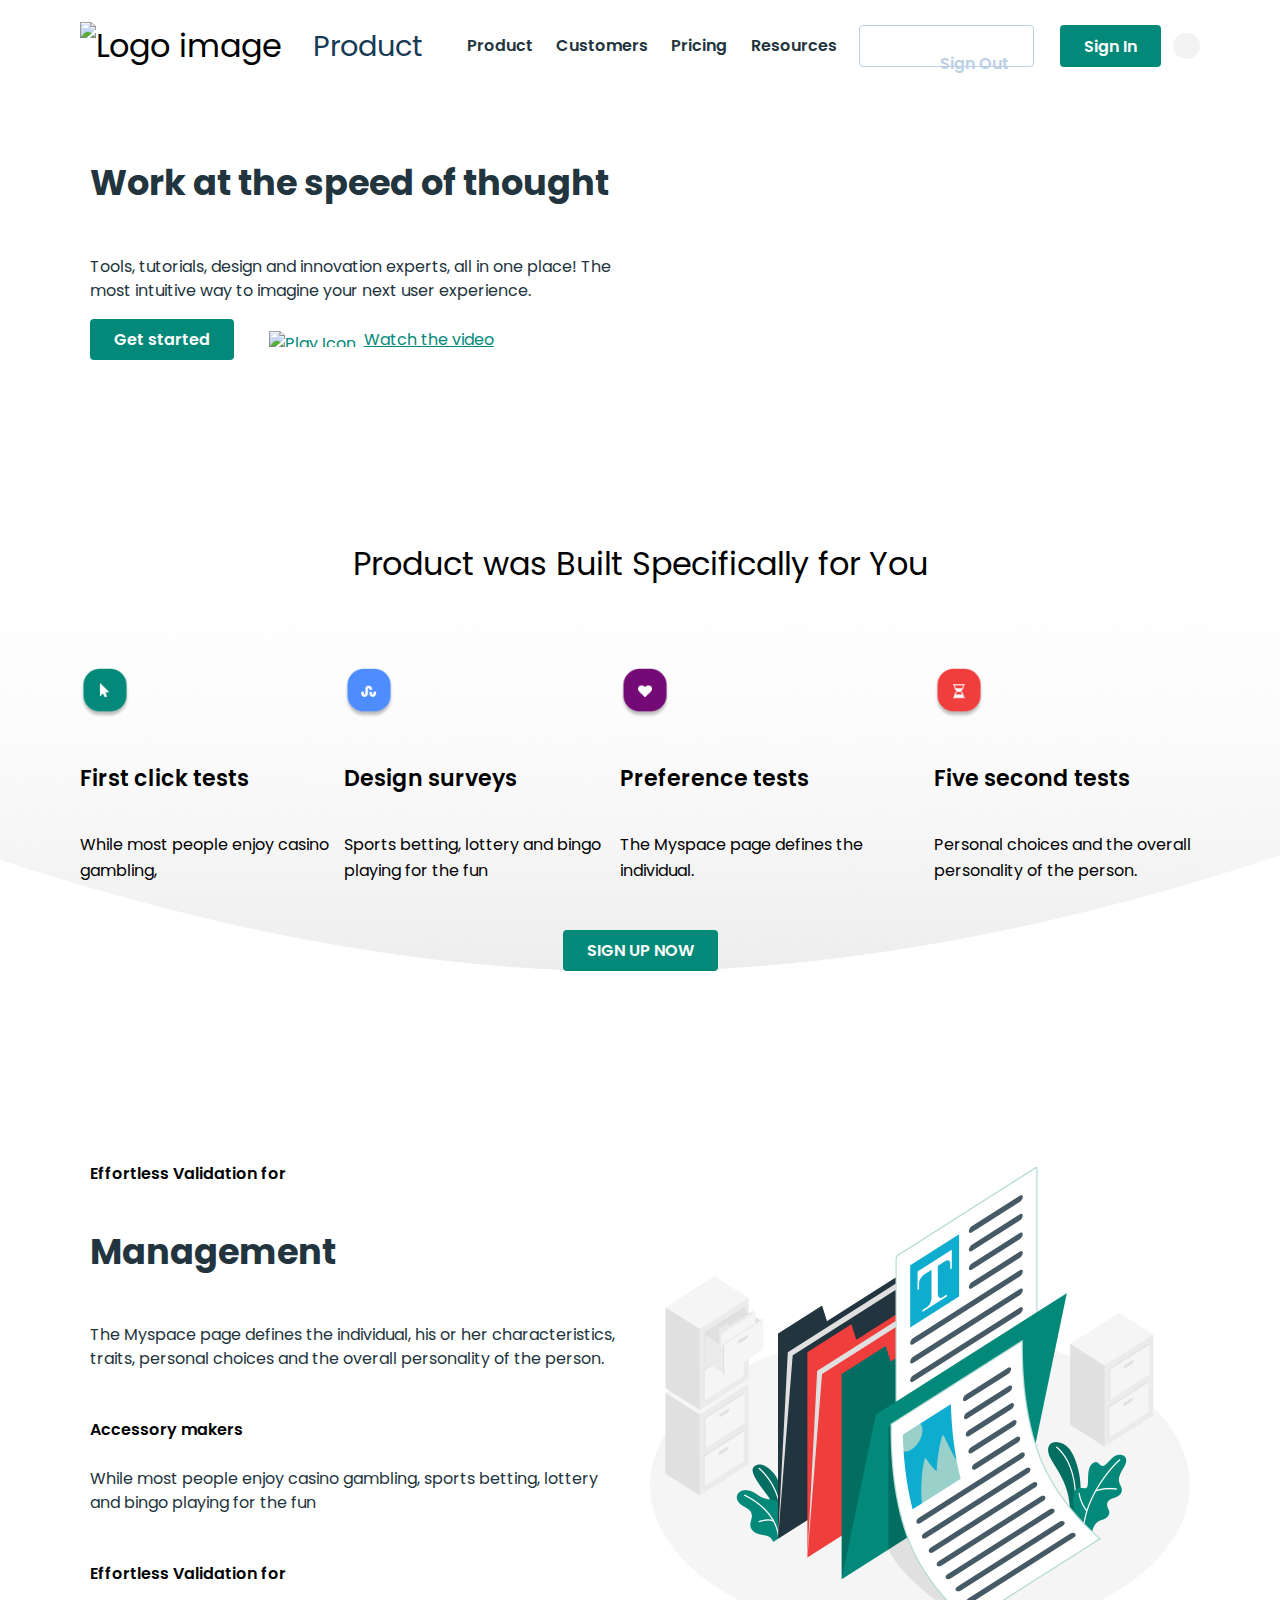
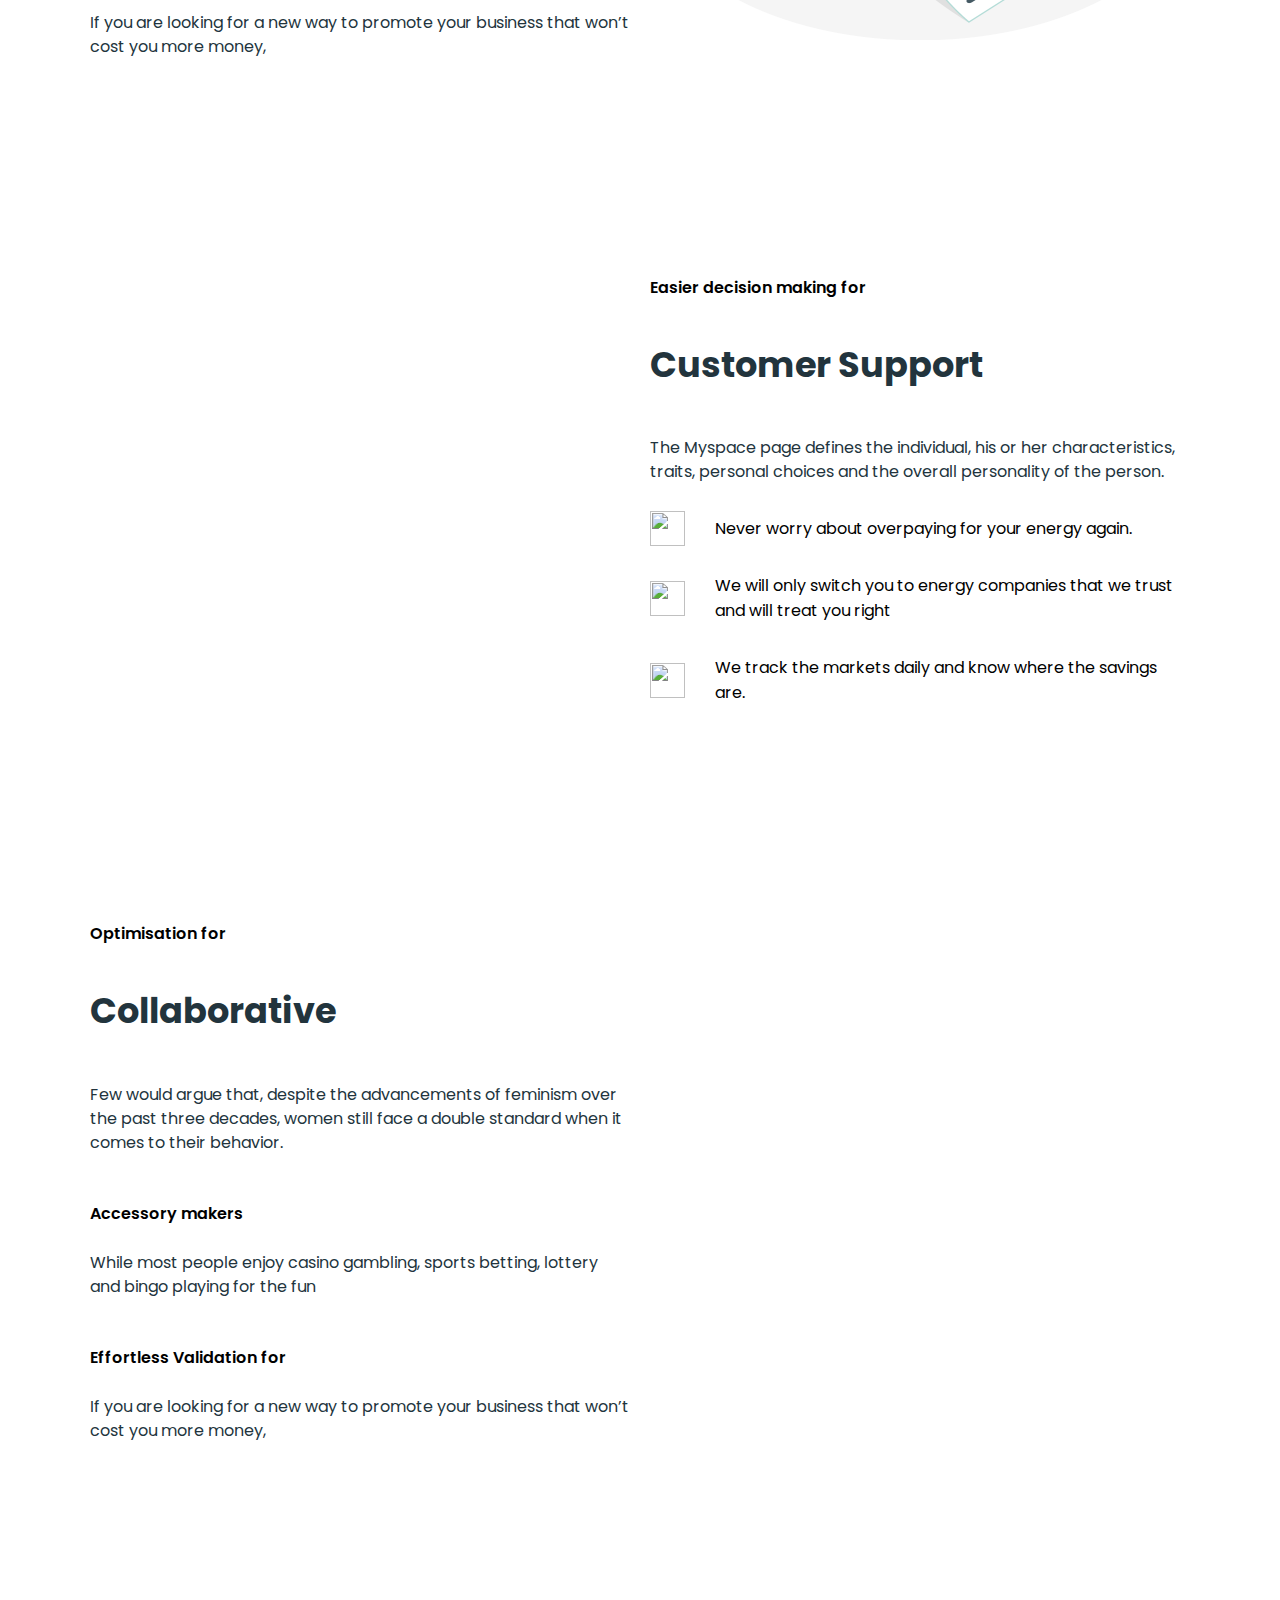
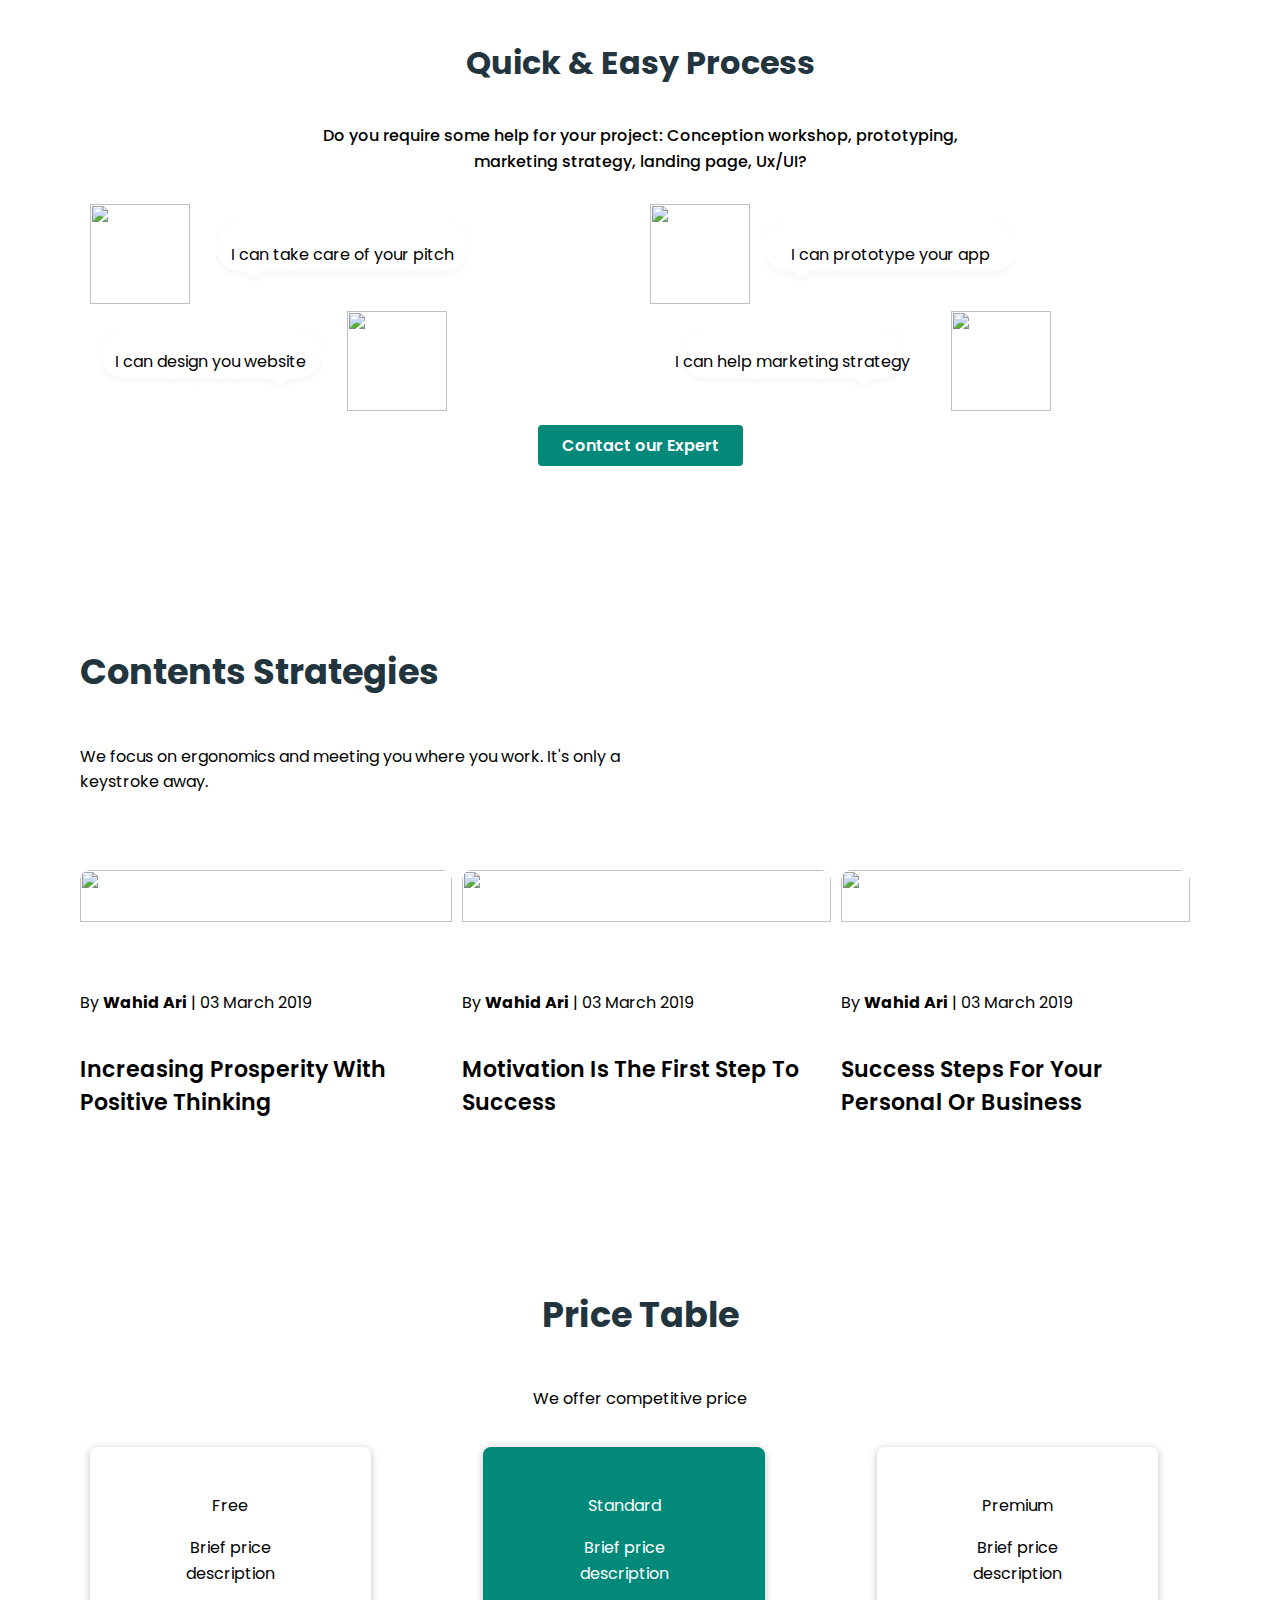
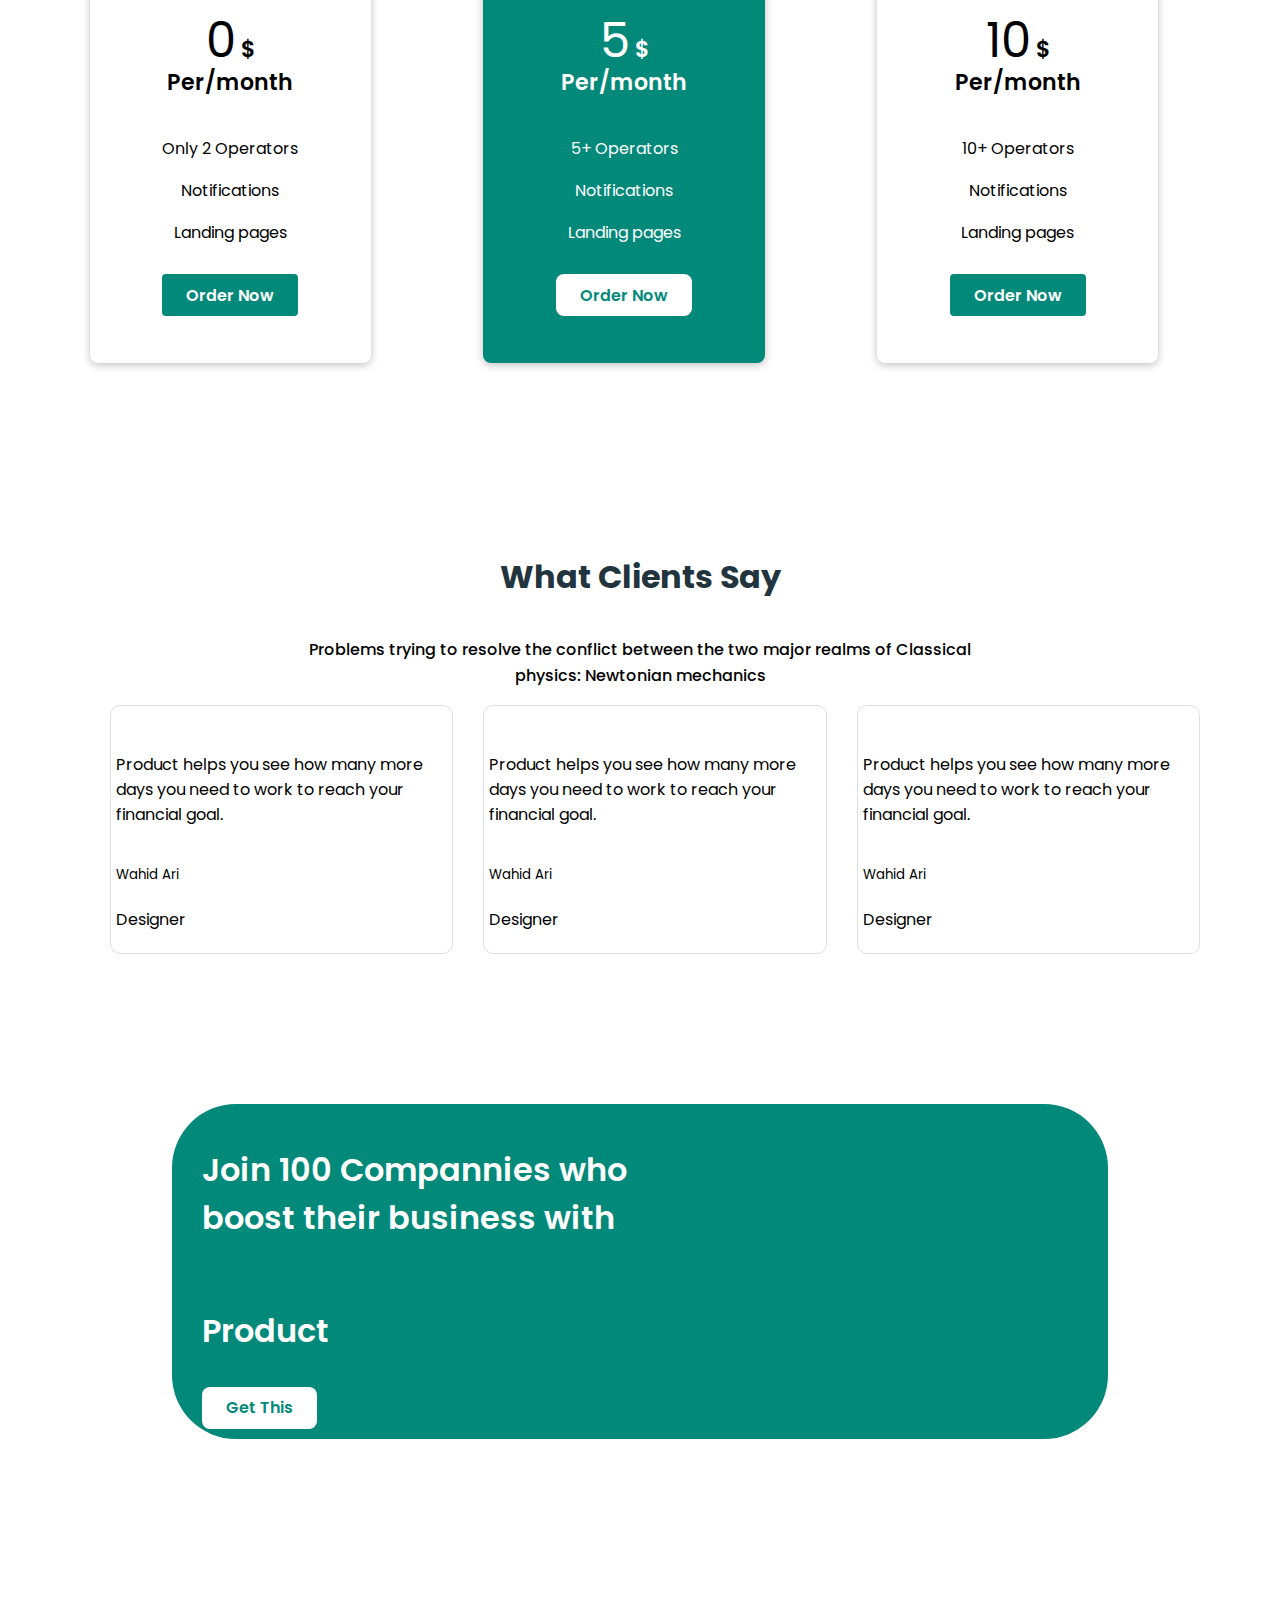
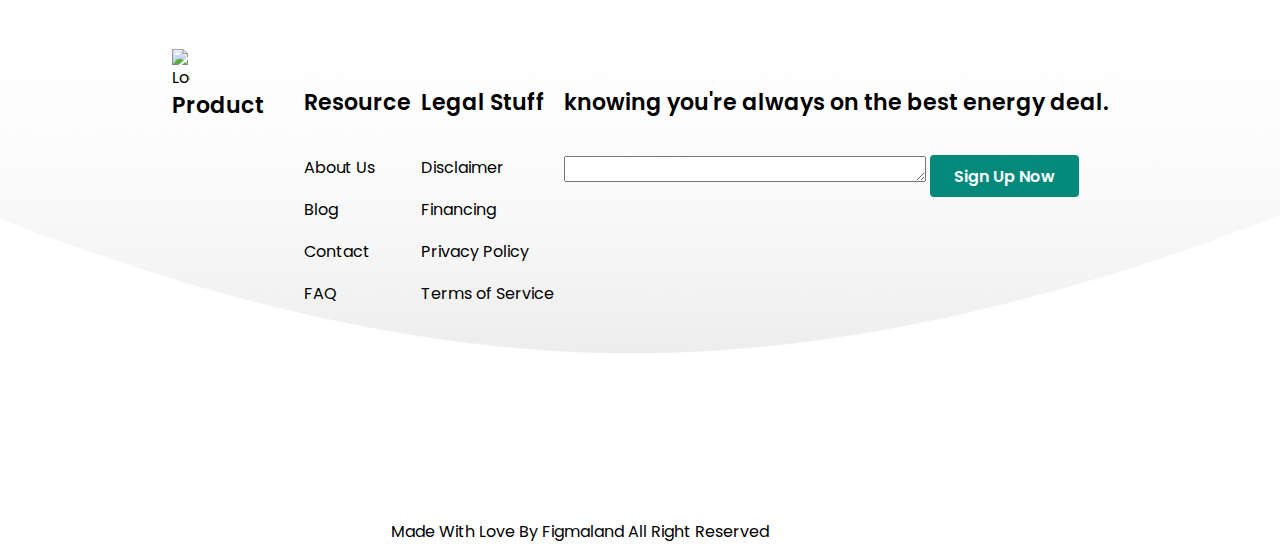
==== commit 5130c91c: "rearange of insta face twit on footer" ====
--- a/landingPage/index.html
+++ b/landingPage/index.html
@@ -249,7 +249,7 @@
             </div>
           </div>
         </div>
-        <button class="button-primary">SignUp</button>
+        <button class="button-primary">Contact our Expert</button>
       </div>
     </section>
 
@@ -334,58 +334,113 @@
 
         <div class="flex">
           <div>
-            <img src="./img/Group 204.png" alt="" />
+            <img class="rating" src="./img/Group 204.png" alt="" />
             <p>
               Product helps you see how many more days you need to work to reach
               your financial goal.
             </p>
 
             <div class="inline">
-              <img src="./img/Ellipse1.png" alt="" />
-            </div>
-            <div>
-              <h5>Wahid Ari</h5>
-              <p>Designer</p>
+              <div>
+                <img src="./img/Ellipse1.png" alt="" />
+              </div>
+              <div>
+                <h5>Wahid Ari</h5>
+                <p>Designer</p>
+              </div>
             </div>
           </div>
 
           <div>
-            <div>
-              <img src="./img/Group 204.png" alt="" />
-              <p>
-                Product helps you see how many more days you need to work to
-                reach your financial goal.
-              </p>
-            </div>
-
-            <div>
-              <img src="./img/Ellipse1.png" alt="" />
-            </div>
+            <img class="rating" src="./img/Group 204.png" alt="" />
+            <p>
+              Product helps you see how many more days you need to work to reach
+              your financial goal.
+            </p>
+
             <div class="inline">
-              <h5>Wahid Ari</h5>
-              <p>Designer</p>
+              <div>
+                <img src="./img/Ellipse2.png" alt="" />
+              </div>
+              <div>
+                <h5>Wahid Ari</h5>
+                <p>Designer</p>
+              </div>
             </div>
           </div>
 
           <div>
-            <div>
-              <img src="./img/Group 204.png" alt="" />
-              <p>
-                Product helps you see how many more days you need to work to
-                reach your financial goal.
-              </p>
-            </div>
-
-            <div>
-              <img src="./img/Ellipse1.png" alt="" />
-            </div>
+            <img class="rating" src="./img/Group 204.png" alt="" />
+            <p>
+              Product helps you see how many more days you need to work to reach
+              your financial goal.
+            </p>
+
             <div class="inline">
-              <h5>Wahid Ari</h5>
-              <p>Designer</p>
-            </div>
-          </div>
-        </div>
-      </div>
-    </section>
+              <div>
+                <img src="./img/Ellipse3.png" alt="" />
+              </div>
+              <div>
+                <h5>Wahid Ari</h5>
+                <p>Designer</p>
+              </div>
+            </div>
+          </div>
+        </div>
+      </div>
+    </section>
+
+    <section id="join" class="row content-container section-2-col">
+      <div class="content-left-col section-2-col-item">
+        <p class="subtitle">
+          Join 100 Compannies who boost their business with
+        </p>
+        <p>Product</p>
+        <button>Get This</button>
+      </div>
+
+      <div class="content-right-col section-2-col-item">
+        <img class="first-section-right-col" src="./img/charts.png" alt="" />
+      </div>
+    </section>
+
+    <section id="footer" class="section-bg">
+      <div class="content-container section-3-row">
+        <div class="section-row-4-cols">
+          <div class="section-row-4-cols-item-1">
+            <img id="app-logo" src="./img/logo.png" alt="Logo image" />
+            <h5 class="nav-links-container row-centered">Product</h5>
+            <img src="./img/instagram.png" alt="" />
+            <img src="./img/facebook.png" alt="" />
+            <img src="./img/twitter.png" alt="" />
+          </div>
+
+          <div class="section-row-4-cols-item-2">
+            <h5>Resource</h5>
+            <p>About Us</p>
+            <p>Blog</p>
+            <p>Contact</p>
+            <p>FAQ</p>
+          </div>
+
+          <div class="section-row-4-cols-item-3">
+            <h5>Legal Stuff</h5>
+            <p>Disclaimer</p>
+            <p>Financing</p>
+            <p>Privacy Policy</p>
+            <p>Terms of Service</p>
+          </div>
+
+          <div class="section-row-4-cols-item-4">
+            <h5>knowing you're always on the best energy deal.</h5>
+            <textarea name="" id="" cols="30" rows="1"></textarea>
+            <button class="button-primary">Sign Up Now</button>
+          </div>
+        </div>
+      </div>
+    </section>
+    <div class="content-container row row-centered">
+      <p>Made With Love By Figmaland All Right Reserved</p>
+    </div>
   </body>
 </html>
--- a/landingPage/style.css
+++ b/landingPage/style.css
@@ -381,14 +381,21 @@
   color: #02897a;
 }
 
-/* .client .section-3-row {
-  display: inline;
-} */
-
 .flex {
   display: flex;
   flex-direction: row;
   justify-content: center;
+}
+
+.flex > div {
+  margin-left: 30px;
+  padding: 5px;
+  border: 1px solid #dedede;
+  border-radius: 10px;
+}
+
+.flex .rating {
+  width: 30%;
 }
 
 .inline {
@@ -398,6 +405,62 @@
 
 div.inline {
   float: left;
+}
+
+#join > .content-container img {
+  width: 100%;
+  height: auto;
+}
+#join .section-3-row {
+  display: flex;
+  flex-direction: row;
+  border-radius: 32px;
+  background: #02897a;
+  align-items: center;
+}
+
+#join {
+  background-color: #02897a;
+  height: auto;
+  border-radius: 4rem;
+  width: 70%;
+}
+
+#join p {
+  color: #fff;
+  font-family: Poppins;
+  font-size: 32px;
+  font-style: normal;
+  font-weight: 600;
+  line-height: 151.4%; /* 48.448px */
+}
+#join button {
+  color: #02897a;
+  border-radius: 8px;
+  background: #fff;
+  height: 2.6em;
+  font-size: 1em;
+  font-weight: 600;
+  line-height: normal;
+  border: none;
+  cursor: pointer;
+  padding: 0 1.5em;
+}
+
+#footer
+  .content-container
+  .section-row-4-cols
+  .section-row-4-cols-item-1
+  #app-logo {
+  float: left;
+}
+
+#footer .content-container .section-row-4-cols .section-row-4-cols-item-1 h5 {
+  margin-top: 0px;
+}
+
+#footer .content-container .section-row-4-cols .section-row-4-cols-item-1 img {
+  width: 15%;
 }
 
 @media screen and (max-width: 850px) {
@@ -474,6 +537,10 @@
 }
 
 @media screen and (max-width: 600px) {
+  #join {
+    flex-direction: column;
+  }
+
   .section-2-col {
     flex-direction: column-reverse;
     justify-content: flex-start;
@@ -507,4 +574,8 @@
     justify-content: center;
     align-items: center;
   }
-}
+
+  .client .flex {
+    flex-direction: column;
+  }
+}
